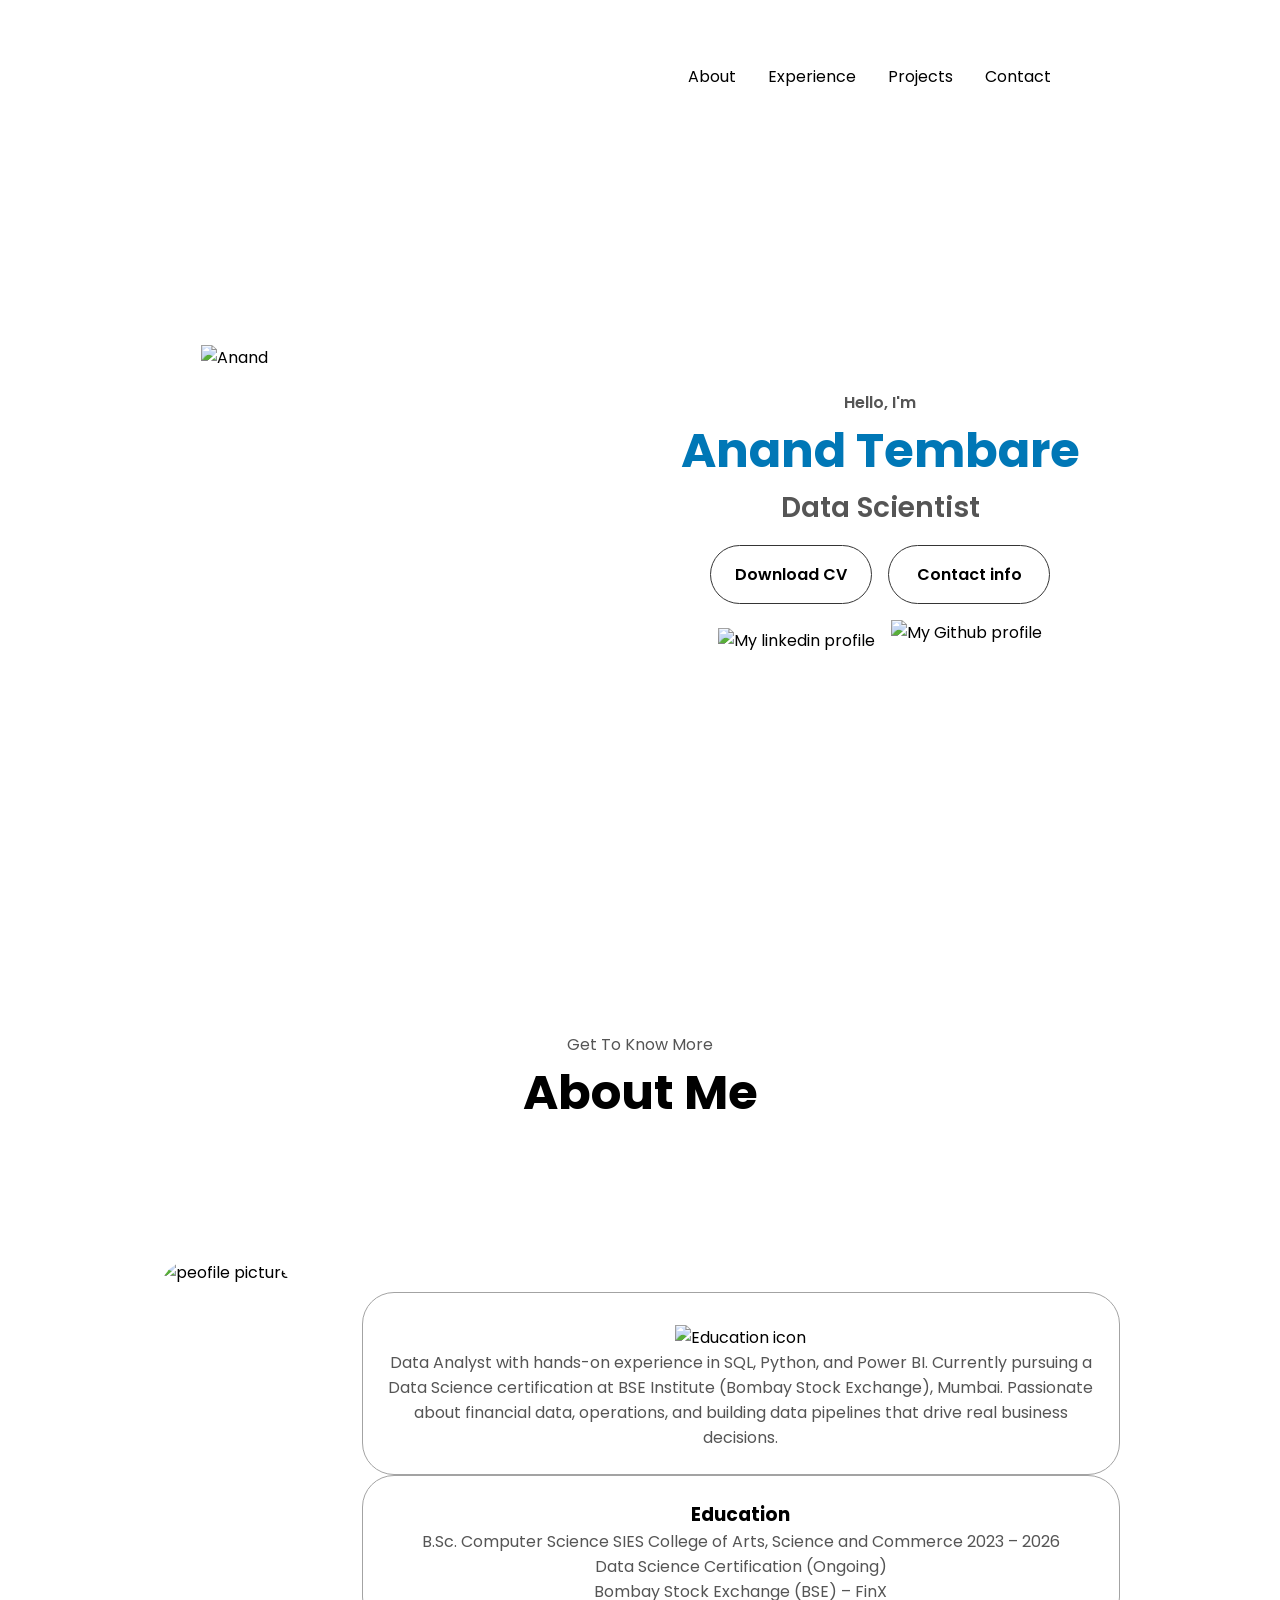
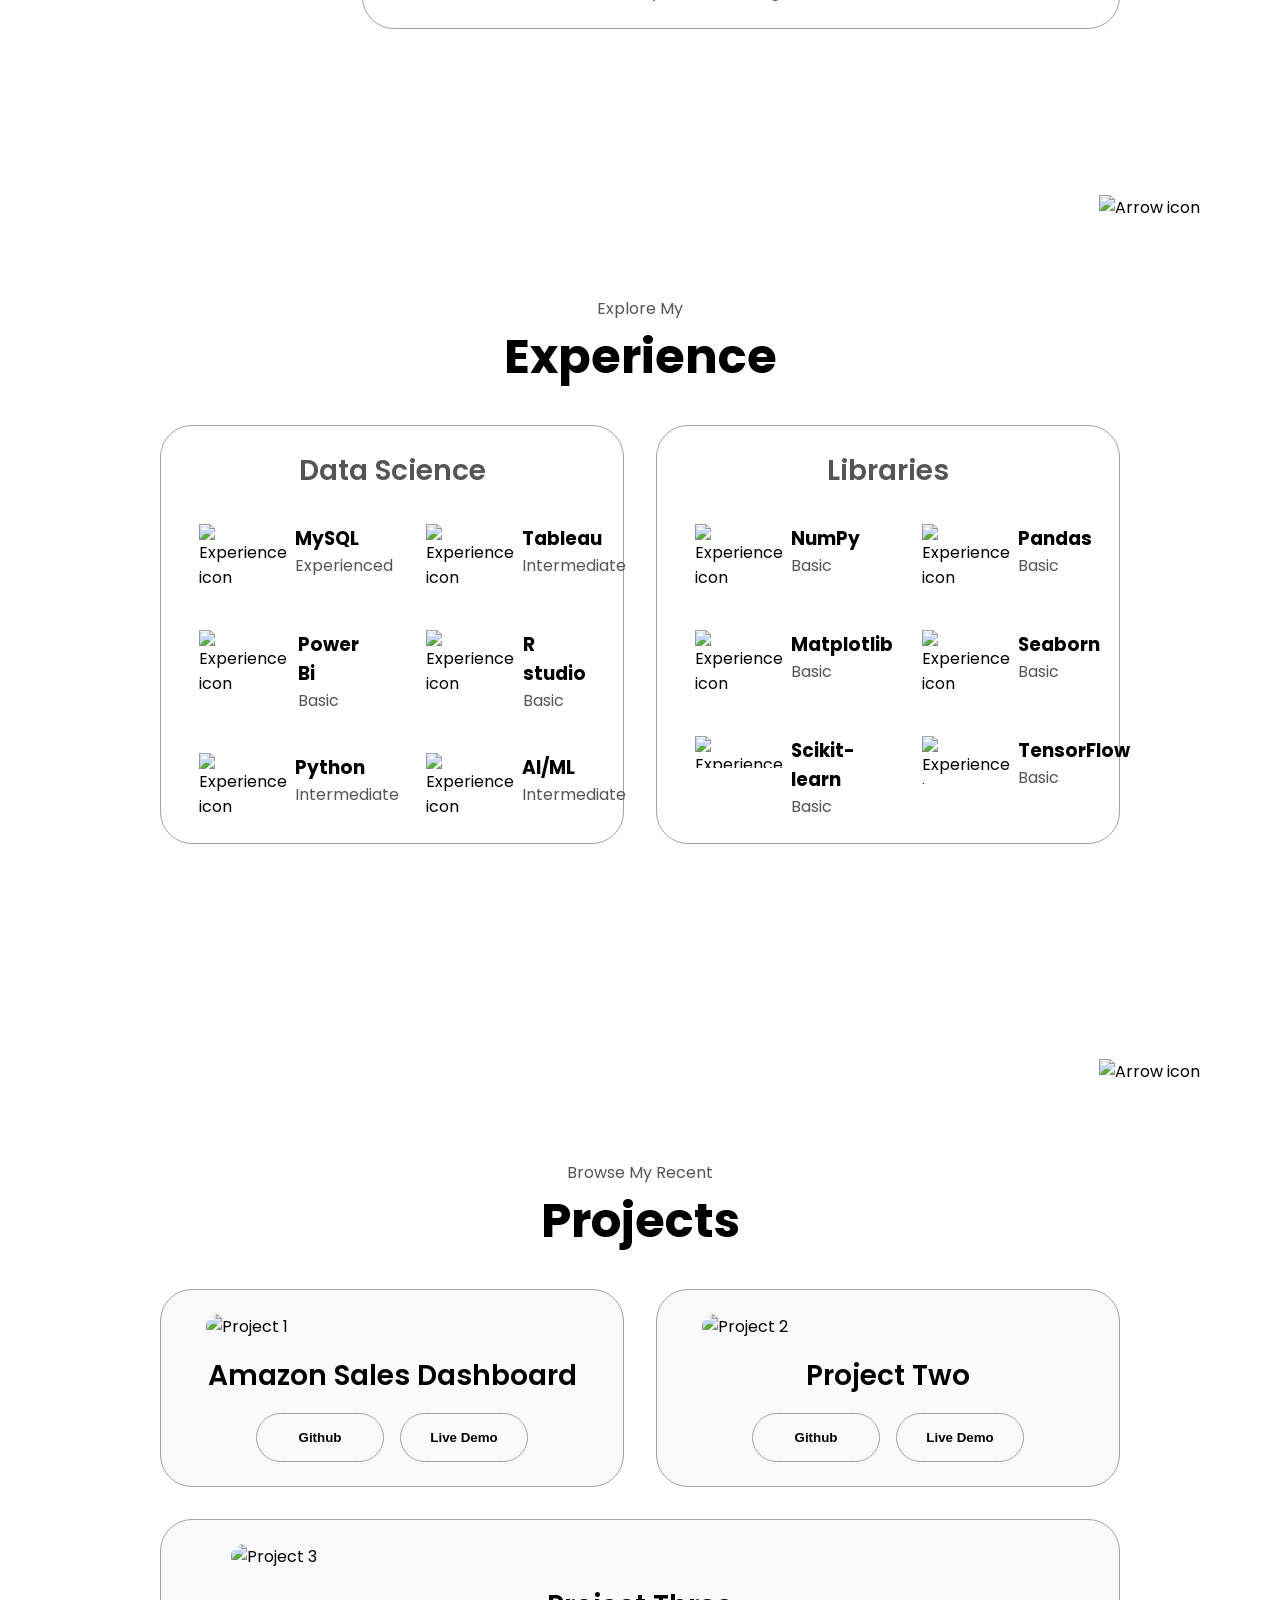
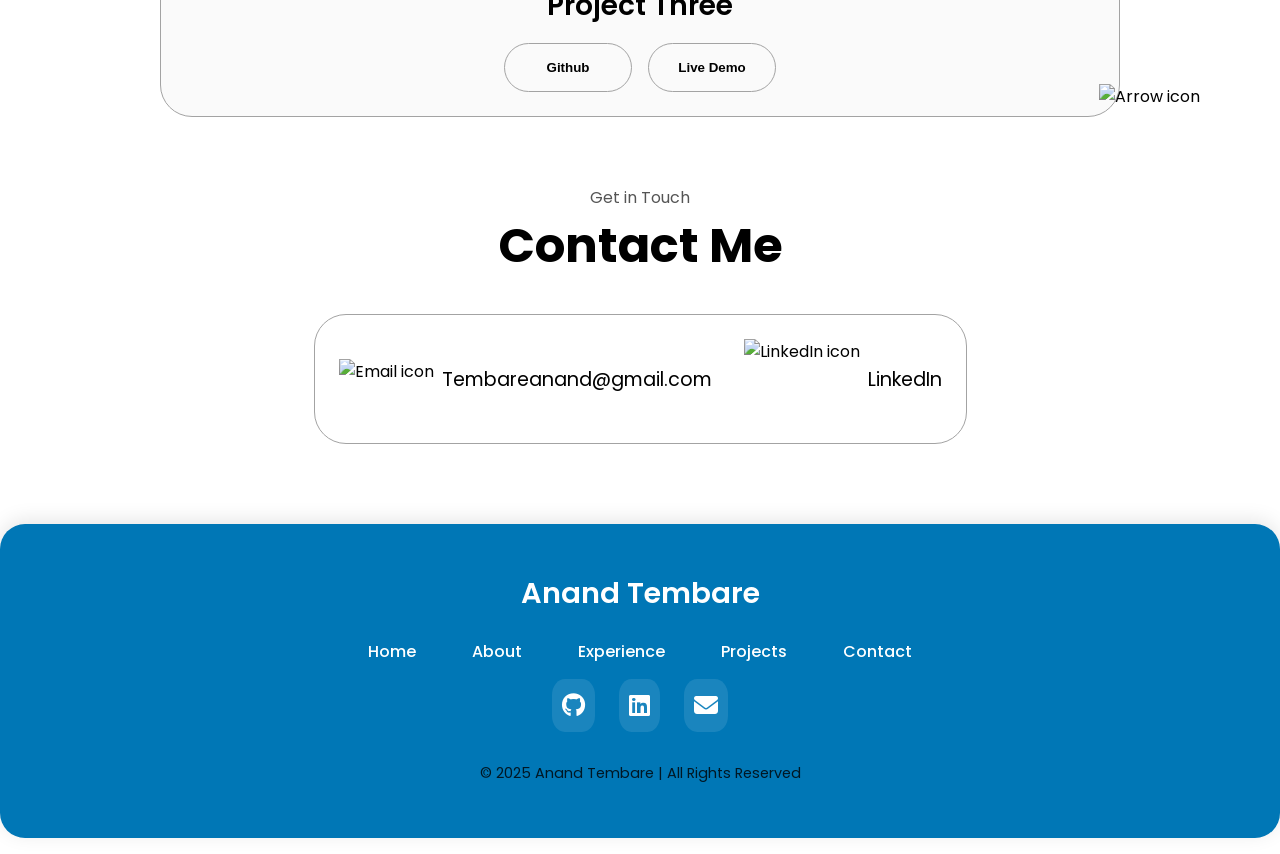
==== index.html @ f7b0d831 "Add files via upload" ====
<!DOCTYPE html>
<html lang="en"
  <head>
    <link rel="stylesheet" href="https://cdnjs.cloudflare.com/ajax/libs/font-awesome/6.4.0/css/all.min.css">

  <meta charset="UTF-8"/>
  <meta http-equiv="x-UA-Compatible" content="IE=edge" />
  <meta name="viewport" content="width=device-width, initial-scale=1.0" />
  <title>My Portfolio</title>
  <link rel="stylesheet" href="style.css" />
  <link rel="stylesheet" href="mediaqueries.css" />
  </head>
  <body>
    <nav id="deskstop-nav">
      <div class="logo"></div>
      <div>
        <ul class="nav-links">
          <li><a href="#about">About</a></li>
          <li><a href="#experience">Experience</a></li>
          <li><a href="#projects">Projects</a></li>
          <li><a href="#contact">Contact</a></li>
        </ul>
      </div>
    </nav>
      <nav id="hamburger-nav">
        <div class="logo">Anand Tembare</div>
        <div class="hamburger-menu">
        <div class="hamburger-icon" onclick="toggleMenu()">
          <span></span>
          <span></span>
          <span></span>
        </div>
        <div class="menu-links">
          <li><a href="#about" onclick="toggleMenu()">About</a></li>
          <li><a href="#experience" onclick="toggleMenu()">Experience</a></li>
          <li><a href="#projects" onclick="toggleMenu()">Projects</a></li>
          <li><a href="#contact" onclick="toggleMenu()">Contact</a></li>
        </div>
      </div>
    </nav>
    <section id="profile">
        <div class="section__pic-container">
          <img src="/Photos/profile-img.png" alt="Anand ">
        </div>
       <div class="section__text">
        <p class="section__text__p1">Hello, I'm</p>
        <h1 class="title1">Anand Tembare</h1>
        <p class="section__text__p2">Data Scientist</p>
        <div class="btn-container">
          <a 
  href="./AnandTembareResume.pdf" 
  download="Anand_Tembare_Resume.pdf" 
  class="btn btn-color-2"
>
  Download CV
</a>
          <buttom class="btn btn-color-2"onclick="location.href='./#contact'"
          #Contact'">
          Contact info
        </buttom>
        </div>
        <div id="socials-container">
          <img src="/photos/linkdin.gif" alt="My linkedin profile"
          class="icon1" onclick="location.href='https://www.linkedin.com/in/anand-tembare-44b060309/'"
          />
          <img src="/photos/github.gif" alt="My Github profile"
          class="icon2" onclick="location.href='https://github.com/AnandTembare'"
          />
        </div>
       </div>
    </section>
    <section id="about">
      <p class="section__text__p1">Get To Know More</p>
      <h1 class="title">About Me</h1>
      <div class="section-container">
        <div class="section__pic-container">
          <img src="/Photos/About-img.jpg" alt="peofile picture"
          class="about-pic"/>
        </div>
        <div class="about-details-container">
          <div class="about-container">
            <div class="details-container">
              <img src="/Photos/information.gif" alt="Education icon"
              class="icon1"/>
              <h3></h3>
              <p> Data Analyst with hands-on experience in SQL, Python, and Power BI. Currently pursuing a Data Science certification at BSE Institute (Bombay Stock Exchange), Mumbai. Passionate about financial data, operations, and building data pipelines that drive real business decisions.</p>
            </div>
            <div class="details-container">
              <!--<img src="" alt="Education icon"
              class="icon"/>-->
              <h3>Education</h3>
              <p>B.Sc. Computer Science

SIES College of Arts, Science and Commerce
2023 – 2026 <br>Data Science Certification (Ongoing)<br>  
Bombay Stock Exchange (BSE) – FinX  </p>
            </div>
          </div>
          <div class="text-container">
            <p></p>
               
          </div>
        </div>
      </div>
      <img
        src="/Photos/icons8-arrow-down-50.png"
        alt="Arrow icon"
        class="icon arrow"
        onclick="location.href='./#experience'"
      />
    </section>
    <section id="experience">
      <p class="section__text__p1">Explore My</p>
      <h1 class="title">Experience</h1>
      <div class="experience-details-container">
        <div class="about-containers">
          <div class="details-container">
            <h2 class="experience-sub-title"> Data Science</h2>
            <div class="article-container">
              <article>
                <img
                  src="/photos/icons8-my-sql-50.png"
                  alt="Experience icon"
                  class="icon"
                />
                <div>
                  <h3>MySQL</h3>
                  <p>Experienced</p>
                </div>
              </article>
              <article>
                <img
                  src="/photos/icons8-tableau-software-50.png"
                  alt="Experience icon"
                  class="icon"
                />
                <div>
                  <h3>Tableau</h3>
                  <p>Intermediate</p>
                </div>
              </article>
              <article>
                <img
                  src="/photos/icons8-power-bi-50.png"
                  alt="Experience icon"
                  class="icon"
                />
                <div>
                  <h3>Power Bi</h3>
                  <p>Basic</p>
                </div>
              </article>
              <article>
                <img
                  src="/photos/icons8-r-50.png"
                  alt="Experience icon"
                  class="icon"
                />
                <div>
                  <h3>R studio</h3>
                  <p>Basic</p>
                </div>
              </article>
              <article>
                <img
                  src="/photos/icons8-python-50.png"
                  alt="Experience icon"
                  class="icon"
                />
                <div>
                  <h3>Python</h3>
                  <p> Intermediate</p>
                </div>
              </article>
              <article>
                <img
                  src="/photos/icons8-robot-50.png"
                  alt="Experience icon"
                  class="icon"
                />
                <div>
                  <h3>AI/ML</h3>
                  <p>Intermediate</p>
                </div>
              </article>
            </div>
          </div>
          <div class="details-container">
            <h2 class="experience-sub-title">Libraries</h2>
            <div class="article-container">
              <article>
                <img
                  src="/photos/numpy"
                  alt="Experience icon"
                  class="icon"
                />
                <div>
                  <h3>NumPy</h3>
                  <p>Basic</p>
                </div>
              </article>
              <article>
                <img
                  src="/photos/pandas.png"
                  alt="Experience icon"
                  class="icon"
                />
                <div>
                  <h3>Pandas</h3>
                  <p>Basic</p>
                </div>
              </article>
              <article>
                <img
                  src="/photos/icons8-matplotlib-50.png"
                  alt="Experience icon"
                  class="icon"
                />
                <div>
                  <h3>Matplotlib</h3>
                  <p>Basic</p>
                </div>
              </article>
              <article>
                <img
                  src="/photos/sea.png"
                  alt="Experience icon"
                  class="icon"
                />
                <div>
                  <h3>Seaborn</h3>
                  <p>Basic</p>
                </div>
              </article>
              <article>
                <img
                  src="/photos/image.png"
                  alt="Experience icon"
                  class="iconS"
                />
                <div>
                  <h3>Scikit-learn</h3>
                  <p>Basic</p>
                </div>
              </article>
              <article>
                <img
                  src="/photos/icons8-tensorflow-50.png"
                  alt="Experience icon"
                  class="iconT"
                />
                <div>
                  <h3>TensorFlow</h3>
                  <p>Basic</p>
                </div>
              </article>
            </div>
          </div>
        </div>
      </div>
      <img
        src="/photos/icons8-arrow-down-50.png"
        alt="Arrow icon"
        class="icon arrow"
        onclick="location.href='./#projects'"
      />
    </section>
    <section id="projects">
      <p class="section__text__p1">Browse My Recent</p>
      <h1 class="title">Projects</h1>
      <div class="experience-details-container">
        <div class="about-containers">
          <div class="details-container color-container">
            <div class="article-container">
              <img
                src="/Photos/Amazon Sales Dashboard.png"
                alt="Project 1"
                class="project-img"
              />
            </div>
            <h2 class="experience-sub-title project-title">Amazon Sales Dashboard</h2>
            <div class="btn-container">
              <button
                class="btn btn-color-2 project-btn"
                onclick="location.href='https://github.com/AnandTembare/powerbi-dashboards/tree/main/Amazon-Dashboard'"
              >
                Github
              </button>
              <button
                class="btn btn-color-2 project-btn"
                onclick="location.href='https://github.com/'"
              >
                Live Demo
              </button>
            </div>
          </div>
          <div class="details-container color-container">
            <div class="article-container">
              <img
                src="/Photos/Screenshot 2026-05-20 180256.png"
                alt="Project 2"
                class="project-img"
              />
            </div>
            <h2 class="experience-sub-title project-title">Project Two</h2>
            <div class="btn-container">
              <button
                class="btn btn-color-2 project-btn"
                onclick="location.href='https://github.com/AnandTembare/'"
              >
                Github
              </button>
              <button
                class="btn btn-color-2 project-btn"
                onclick="location.href='https://anand-finance-ai.streamlit.app/'"
              >
                Live Demo
              </button>
            </div>
          </div>
          <div class="details-container color-container">
            <div class="article-container">
              <img
                src="/Photos/Screenshot 2026-05-21 170110.png"
                alt="Project 3"
                class="project-img"
              />
            </div>
            <h2 class="experience-sub-title project-title">Project Three</h2>
            <div class="btn-container">
              <button
                class="btn btn-color-2 project-btn"
                onclick="location.href='https://stock-ai-anand.streamlit.app/'"
              >
                Github
              </button>
              <button
                class="btn btn-color-2 project-btn"
                onclick="location.href='https://stock-ai-anand.streamlit.app/'"
              >
                Live Demo
              </button>
            </div>
          </div>
        </div>
      </div>
      <img
        src="/photos/icons8-arrow-down-50.png"
        alt="Arrow icon"
        class="icon arrow"
        onclick="location.href='./#contact'"
      />
    </section>
    <section id="contact">
      <p class="section__text__p1">Get in Touch</p>
      <h1 class="title">Contact Me</h1>
      <div class="contact-info-upper-container">
        <div class="contact-info-container">
          <img
            src="/photos/icons8-gmail-50.png"
            alt="Email icon"
            class="icon contact-icon email-icon"
          />
          <p><a href="mailto:tembareanand@gmail.com">Tembareanand@gmail.com</a></p>
        </div>
        <div class="contact-info-container">
          <img
            src="/photos/linkdin.gif"
            alt="LinkedIn icon"
            class="iconL"
          />
          <p><a href="https://www.linkedin.com/in/anand-tembare-44b060309/">LinkedIn</a></p>
        </div>
      </div>
    </section>
    <script src="script.js"></script>
  </body>
</html>
          </div>
        </div>
      </div>
    </section>
    <script src="script.js"></script>
    <footer>
  <div class="footer-container">
    <h3 class="footer-logo">Anand Tembare</h3>
    
    <ul class="footer-links">
      <li><a href="#profile">Home</a></li>
      <li><a href="#about">About</a></li>
      <li><a href="#experience">Experience</a></li>
      <li><a href="#projects">Projects</a></li>
      <li><a href="#contact">Contact</a></li>
    </ul>

    <div class="footer-socials">
      <a href="https://github.com/AnandTembare" target="_blank"><i class="fab fa-github"></i></a>
      <a href="https://www.linkedin.com/in/anand-tembare-44b060309/" target="_blank"><i class="fab fa-linkedin"></i></a>
      <a href="mailto:tembareanand@gmail.com"><i class="fas fa-envelope"></i></a>
    </div>
    
    <p class="footer-copy">© 2025 Anand Tembare | All Rights Reserved</p>
  </div>
</footer>


  </body>
 </html>
---- style.css ----
/* GENERAL */

@import url('https://fonts.googleapis.com/css2?family=Poppins:wght@300;400;500;600&display=swap');

* {
  margin: 0;
  padding: 0;
}

body {
    font-family: "Poppins", sans-serif;
}

html{
    scroll-behavior: smooth;
}

p {
    color: rgb(85, 85, 85);
}

/* TRANSITION */

a,
.btn{
    transition: all 300ms ease;
}

/* DESKTOP NAV */

nav,
.nav-links{
    display: flex;
}

nav{
    justify-content: space-around;
    align-items: center;
    height: 17vh;
}

.nav-links {
    gap: 2rem;
    list-style: none;
    font: size 1.5em;
}

a{
    color: black;
    text-decoration: none;
    text-decoration-color: white;
}

a:hover{
    color: #0077b6;
    text-decoration: underline;
    text-underline-offset: 1rem;
    text-decoration-color: rgb(181,181,181);

}

.logo{
    font-size: 2rem;
    
}

.logo:hover{
    cursor: default;
}
/* HAMBURGER MENU */

#hamburger-nav{
    display: none;
}

.hamburger-menu{
    position: relative;
    display: inline-block;
}

.hamburger-icon{
    display: flex;
    flex-direction: column;
    justify-content: space-between;
    height: 24px;
    width: 30px;
    cursor: pointer;
}

.hamburger-icon span{
    width: 100%;
    height: 2px;
    background-color: black;
    transition: all 0.3 ease-in-out;
}

.menu-links {
    position: absolute;
    top:100%;
    right: 0;
    background-color: white;
    width:fit-content;
    max-height: 0;
    overflow: hidden;
    transition: all 0.3 ease-in-out;;
}

.menu-links a {
    display: block;
    padding: 10px;
    text-align: center;
    font-size: 1.5rem;
    color: black;
    text-decoration: none;
    transition: all 0.3 ease-in-out;
}

.menu-links li {
    list-style:none;
}

.menu-links.open {
    max-height: 300px;
}

.hamburger-icon.open span:first-child{
    transform: rotate(45deg)mtranslate(10px,5px);
}

.hamburger-icon.open span:nth-child(2){
   opacity: 0;
}

.hamburger-icon.open span:first-child{
    transform: rotate(-45deg)mtranslate(10px,-5px);
}

.hamburger-icon span:first-child{
    transform: none;
}

.hamburger-icon span:first-child{
    opacity: 1;
}

.hamburger-icon span:first-child{
    transform: none;
}

/* SWCTIONS */

section{
    padding-top: 4vh;
    height: 96vh;
    margin: 0 10rem;
    box-sizing: border-box;
    min-height: fit-content;
}

.section-container{
    display: flex;
}

/* PROFILE SECTION */

#profile{
    display: flex;
    justify-content: center;
    gap: 5rem;
    height: 80vh;
}

.section__pic-container{
    display: flex;
    height: 400px;
    width: 400px;
    margin: auto 0;
}

.section__text{
    align-self: center;
    text-align: center;
}

.section__text p{
    font-weight: 600;
}

.section__text__p1{
    text-align: center;
}

.section__text__p2{
    font-size: 1.75rem;
    margin-bottom: 1rem;
}

.title{
    font-size: 3rem;
    text-align: center;
}

.title1{
    font-size: 3rem;
    text-align: center;
    color: #0077b6;
}


#socials-container{
    display: flex;
    justify-content: center;
    margin-top: 1rem;
    gap: 1rem;
}

/* ICONS */

.icon1 {
    cursor: pointer;
    height: 4rem;
    padding-top: 8px;
}
.icon2 {
    cursor: pointer;
    height: 5rem;
}

.iconS{
  height: 2rem;

}

.iconT{
  height: 3rem;
}

.iconL{
  height: 5rem;
}

.icon88{
  height: 3rem;
}
/* BUTTONS */

.btn-container {
    display:flex;
    justify-content:center;
    gap: 1rem;
}

.btn {
    font-weight: 600;
    transition: all 300ms ease;
    padding: 1rem;
    width: 8rem;
    border-radius: 2rem;
}

.btn-color-1,
.btn-color-2 {
    border: rgb(53, 53, 53) 0.1rem solid;
}

.btn-color-1:hover,
.btn-color-2:hover {
   cursor: pointer;
}

.btn-color-1,
.btn-color-2:hover {
   background-color: #4b4b4b;
   color:white;
}

.btn-color-1:hover{
   background-color: rgb(0, 0, 0);
}

.btn-color-2 {
   background:none;
}

.btn-color-2:hover {
    border: rgb(225, 225, 225) 0.1rem solid;
}

.bnt-container {
    gap: 1rem;
}

/* ABOUT SECTION */

#about {
  position: relative;
}

.about-containers {
  gap: 2rem;
  margin-bottom: 2rem;
  margin-top: 2rem;
}

.about-details-container {
  justify-content: center;
  flex-direction: column;
}

.about-containers,
.about-details-container {
  display: flex;
}

.about-pic {
  border-radius: 2rem;
}

.arrow {
  position: absolute;
  right: -5rem;
  bottom: 2.5rem;
}

.details-container {
  padding: 1.5rem;
  flex: 1;
  background: white;
  border-radius: 2rem;
  border: rgb(53, 53, 53) 0.1rem solid;
  border-color: rgb(163, 163, 163);
  text-align: center;
}

.section-container {
  gap: 4rem;
  height: 80%;
}

.section__pic-container {
  height: 400px;
  width: 400px;
  margin: auto 0;
}

/* EXPERIENCE SECTION */

#experience {
  position: relative;
}

.experience-sub-title {
  color: rgb(85, 85, 85);
  font-weight: 600;
  font-size: 1.75rem;
  margin-bottom: 2rem;
}

.experience-details-container {
  display: flex;
  justify-content: center;
  flex-direction: column;
}

.article-container {
  display: flex;
  text-align: initial;
  flex-wrap: wrap;
  flex-direction: row;
  gap: 2.5rem;
  justify-content: space-around;
}

article {
  display: flex;
  width: 10rem;
  justify-content: space-around;
  gap: 0.5rem;
}

article .icon {
  cursor: default;
}

/* PROJECTS SECTION */

#projects {
  position: relative;
}

.color-container {
  border-color: rgb(163, 163, 163);
  background: rgb(250, 250, 250);
}

.project-img {
  border-radius: 2rem;
  width: 90%;
  height: 90%;
}

.project-title {
  margin: 1rem;
  color: black;
}

.project-btn {
  color: black;
  border-color: rgb(163, 163, 163);
}

/* CONTACT */

#contact {
  display: flex;
  justify-content: center;
  flex-direction: column;
  height: 70vh;
}

.contact-info-upper-container {
  display: flex;
  justify-content: center;
  border-radius: 2rem;
  border: rgb(53, 53, 53) 0.1rem solid;
  border-color: rgb(163, 163, 163);
  background: (250, 250, 250);
  margin: 2rem auto;
  padding: 0.5rem;
}

.contact-info-container {
  display: flex;
  align-items: center;
  justify-content: center;
  gap: 0.5rem;
  margin: 1rem;
}

.contact-info-container p {
  font-size: larger;
}

.contact-icon {
  cursor: default;
}

.email-icon {
  height: 2.5rem;
}

/* FOOTER SECTION */

footer {
  height: 26vh;
  margin: 0 1rem;
}

footer p {
  text-align: center;
}

footer {
  background: #0077b6;
  color: #fff;
  padding: 3rem 10% 2rem;
  border-radius: 25px; /* round all edges */
  box-shadow: 0 -4px 20px rgba(0, 0, 0, 0.1); /* soft shadow above */
  margin: 3rem auto 1rem auto;
  max-width: 1200px; /* keep footer like a card */
}


.footer-container {
  display: flex;
  flex-direction: column;
  align-items: center;
  gap: 1.5rem;
}

.footer-logo {
  font-size: 1.8rem;
  font-weight: 600;
}

.footer-links {
  list-style: none;
  display: flex;
  gap: 2rem;
  flex-wrap: wrap;
}

.footer-links a {
  color: #fff;
  transition: 0.3s;
  font-weight: 500;
  padding: 6px 12px;
  border-radius: 20px;
}

.footer-links a:hover {
  background: #fff;
  color: #0077b6;
}

.footer-socials a {
  color: #fff;
  font-size: 1.5rem;
  margin: 10px;
  transition: 0.3s;
  background: rgba(255, 255, 255, 0.1);
  padding: 10px;
  border-radius: 30%;
}

.footer-socials a:hover {
  background: #fff;
  color: #0077b6;
}

.footer-copy {
  font-size: 0.9rem;
  margin-top: 1rem;
  opacity: 0.8;
  color: black;
}
---- mediaqueries.css ----
@media screen and (max-width: 1400px) {
  #profile {
    height: 83vh;
    margin-bottom: 6rem;
  }
  .about-containers {
    flex-wrap: wrap;
  }
  #contact,
  #projects {
    height: fit-content;
  }
}

@media screen and (max-width: 1200px) {
  #desktop-nav {
    display: none;
  }
  #hamburger-nav {
    display: flex;
  }
  #experience,
  .experience-details-container {
    margin-top: 2rem;
  }
  #profile,
  .section-container {
    display: block;
  }
  .arrow {
    display: none;
  }
  section,
  .section-container {
    height: fit-content;
  }
  section {
    margin: 0 5%;
  }
  .section__pic-container {
    width: 275px;
    height: 275px;
    margin: 0 auto 2rem;
  }
  .about-containers {
    margin-top: 0;
  }
}

@media screen and (max-width: 600px) {
  #contact,
  footer {
    height: 40vh;
  }
  #profile {
    height: 83vh;
    margin-bottom: 0;
  }
  article {
    font-size: 1rem;
  }
  footer nav {
    height: fit-content;
    margin-bottom: 2rem;
  }
  .about-containers,
  .contact-info-upper-container,
  .btn-container {
    flex-wrap: wrap;
  }
  .contact-info-container {
    margin: 0;
  }
  .contact-info-container p,
  .nav-links li a {
    font-size: 1rem;
  }
  .experience-sub-title {
    font-size: 1.25rem;
  }
  .logo {
    font-size: 1.5rem;
  }
  .nav-links {
    flex-direction: column;
    gap: 0.5rem;
    text-align: center;
  }
  .section__pic-container {
    width: auto;
    height: 46vw;
    justify-content: center;
  }
  .section__text__p2 {
    font-size: 1.25rem;
  }
  .title {
    font-size: 2rem;
  }
  .text-container {
    text-align: justify;
  }
}
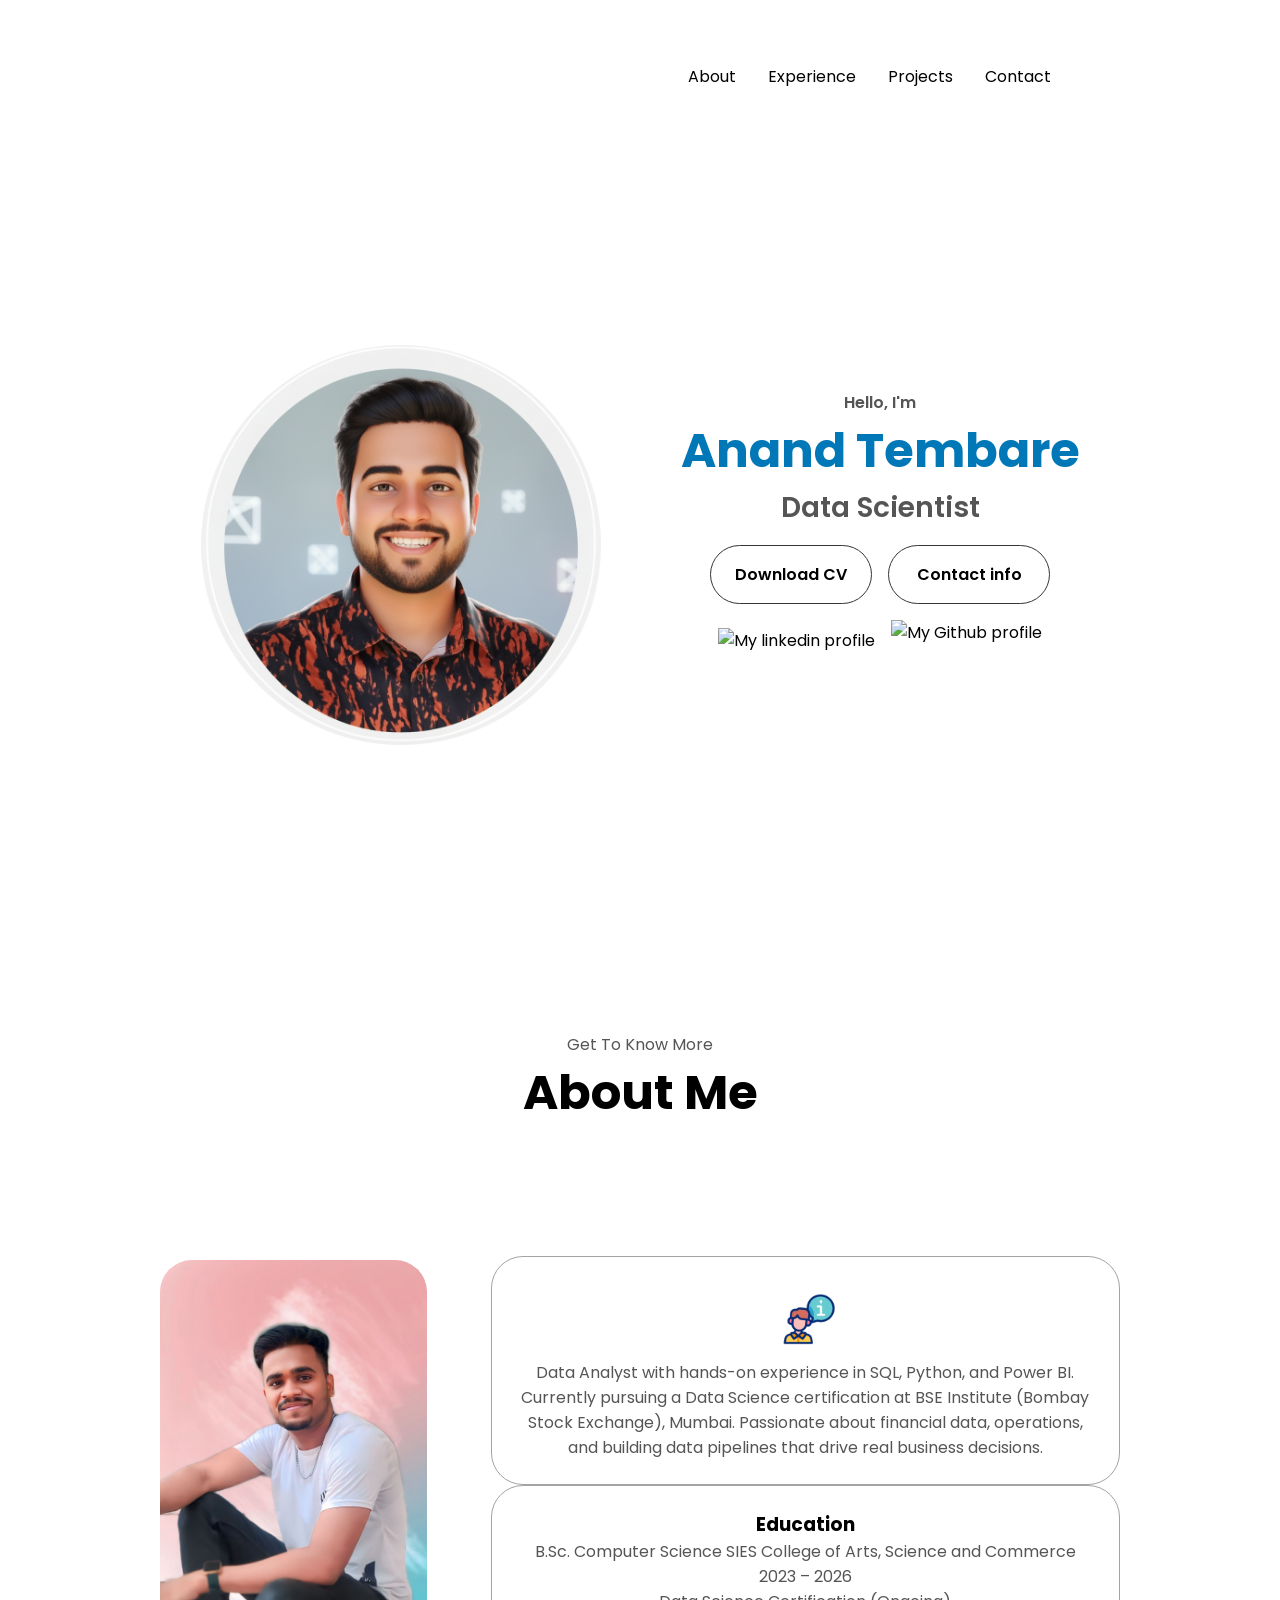
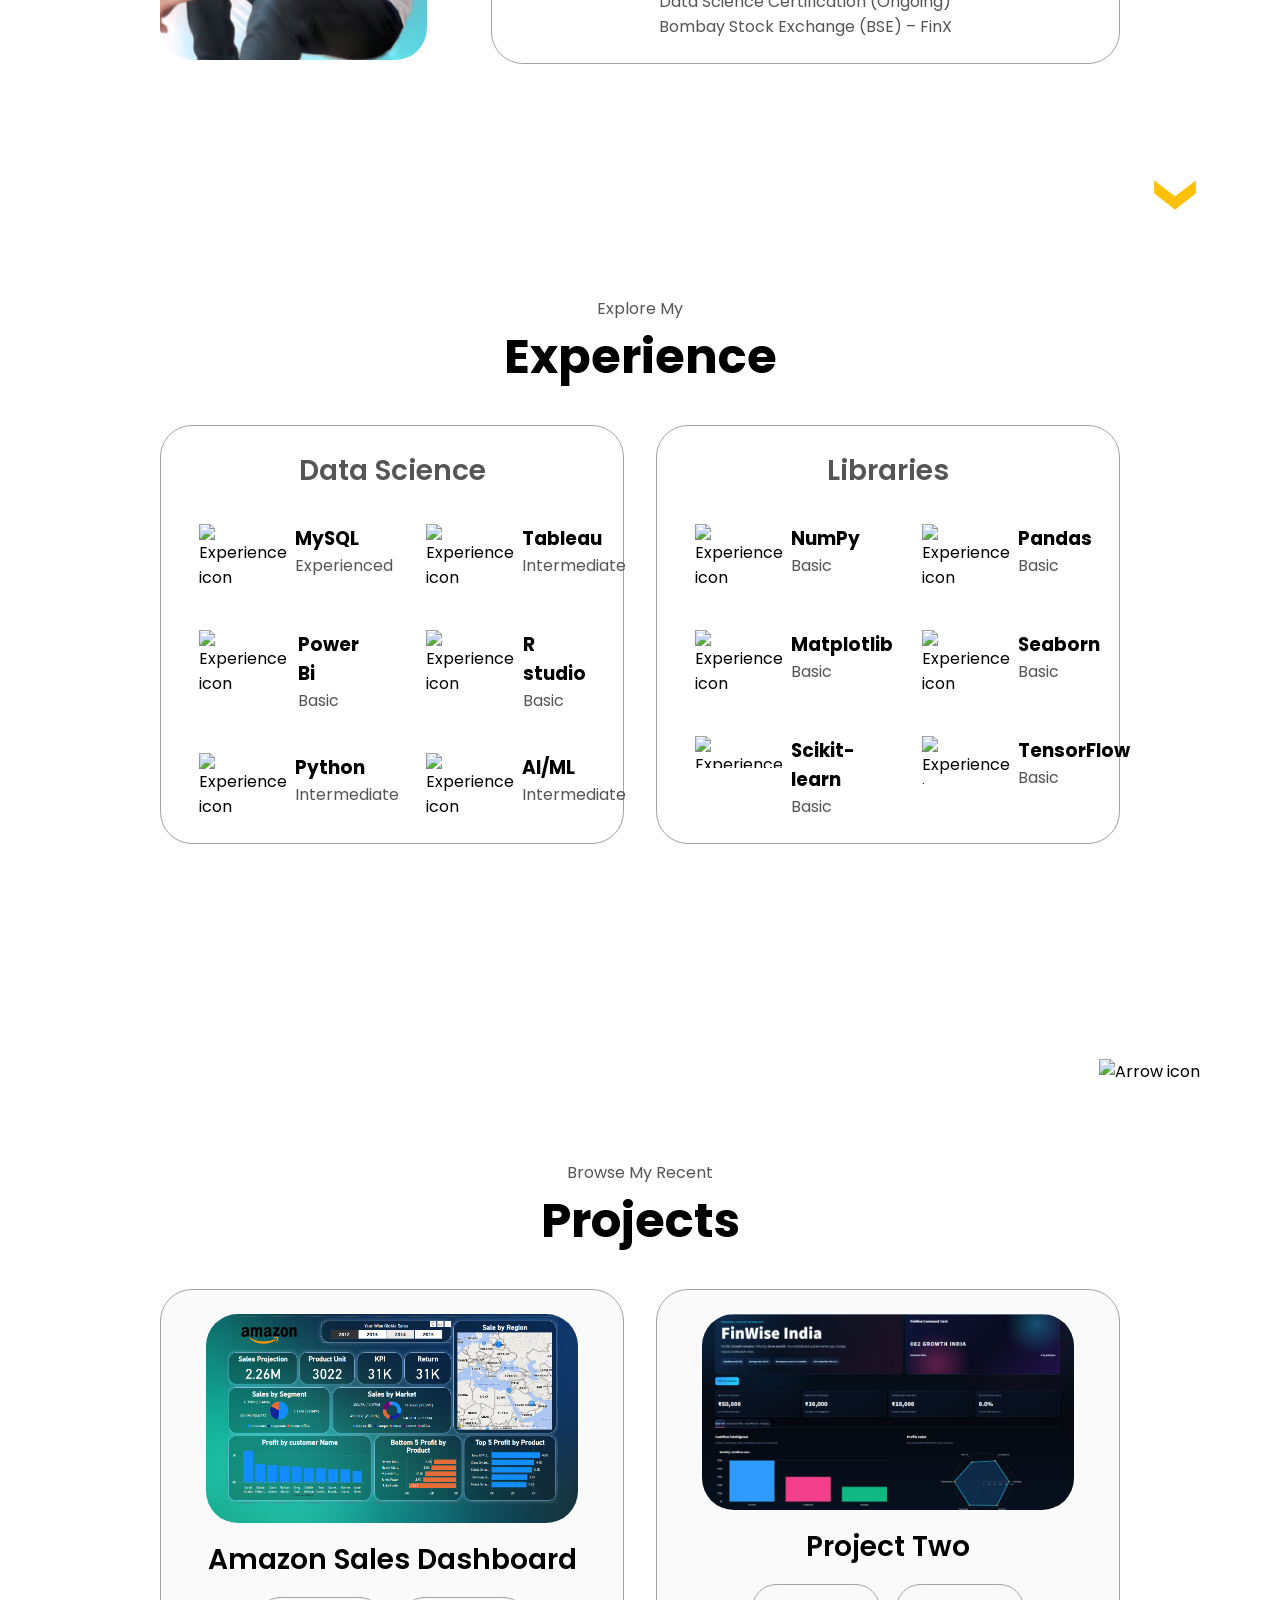
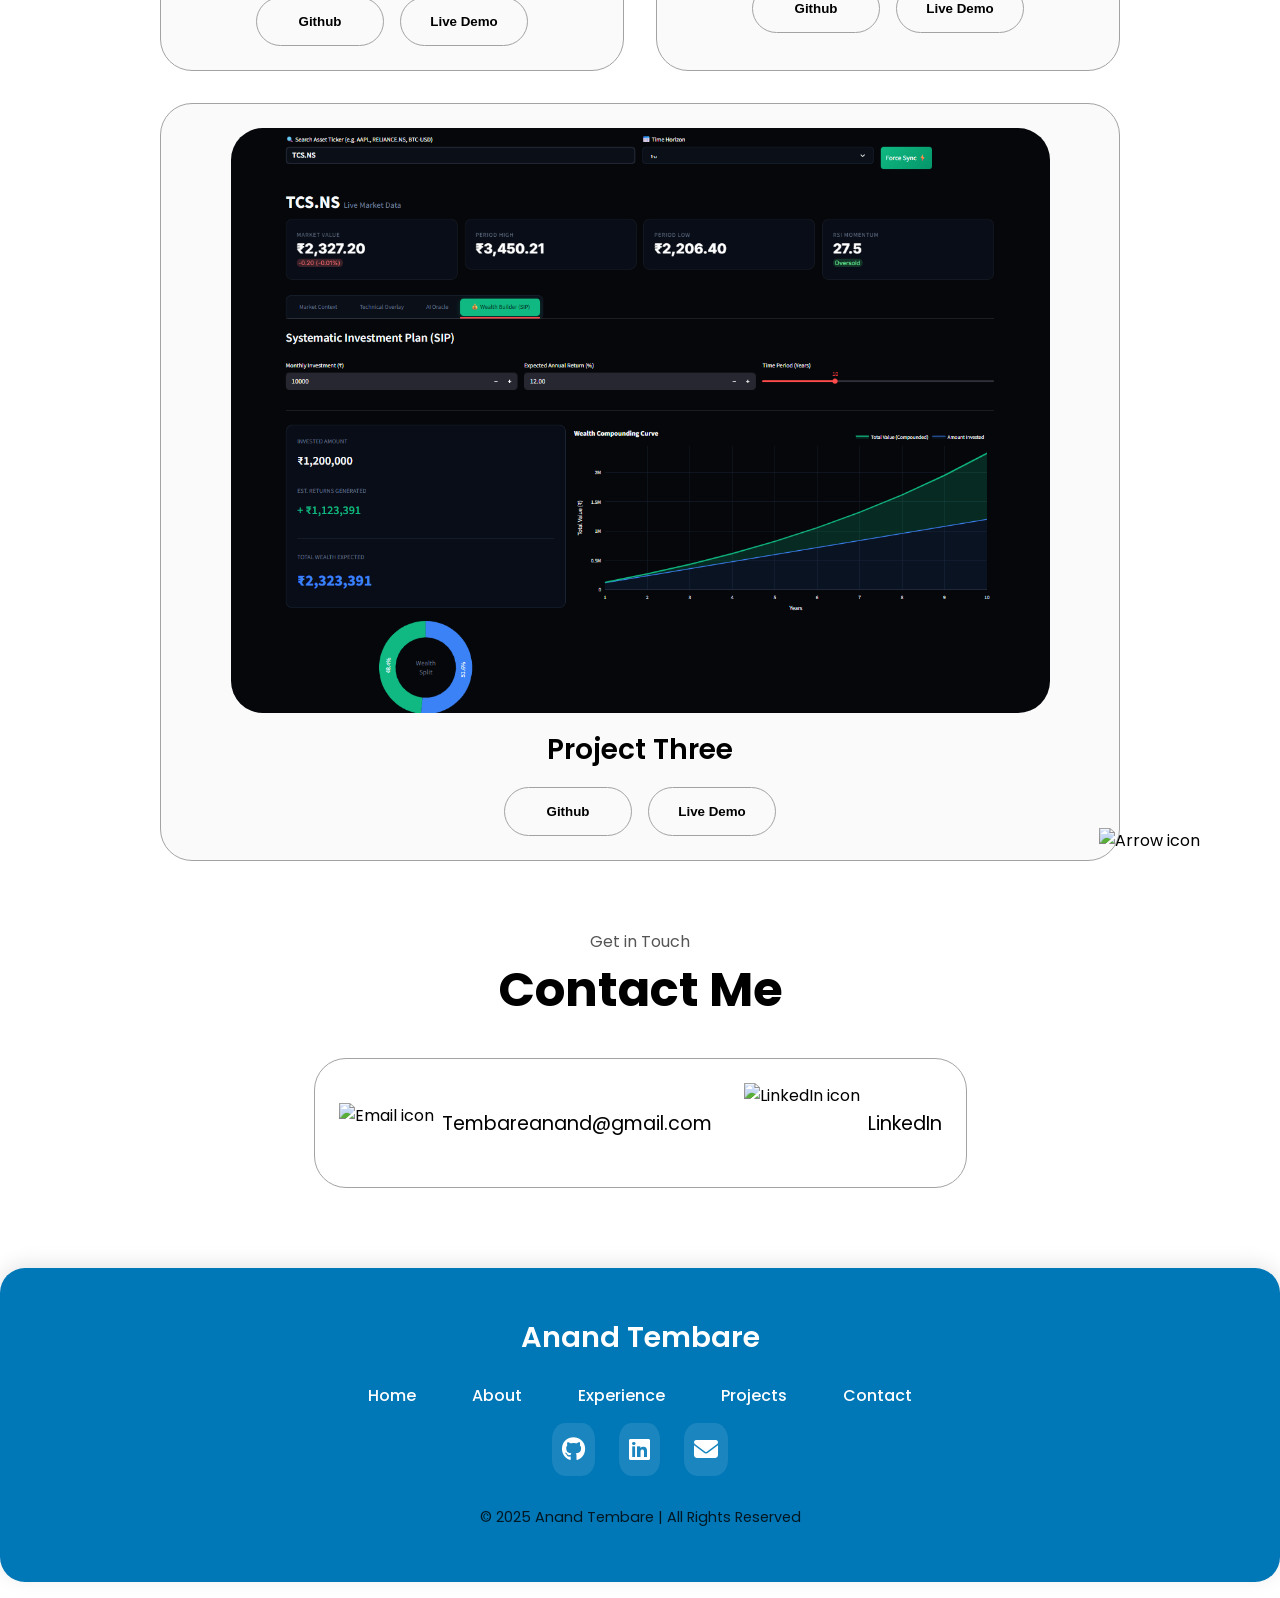
==== commit ae194aca: "Update index.html" ====
--- a/index.html
+++ b/index.html
@@ -40,7 +40,7 @@
     </nav>
     <section id="profile">
         <div class="section__pic-container">
-          <img src="/Photos/profile-img.png" alt="Anand ">
+         <img src="./Photos/profile-img.png">
         </div>
        <div class="section__text">
         <p class="section__text__p1">Hello, I'm</p>
@@ -407,4 +407,4 @@
   </body>
  </html>  
   
- + 
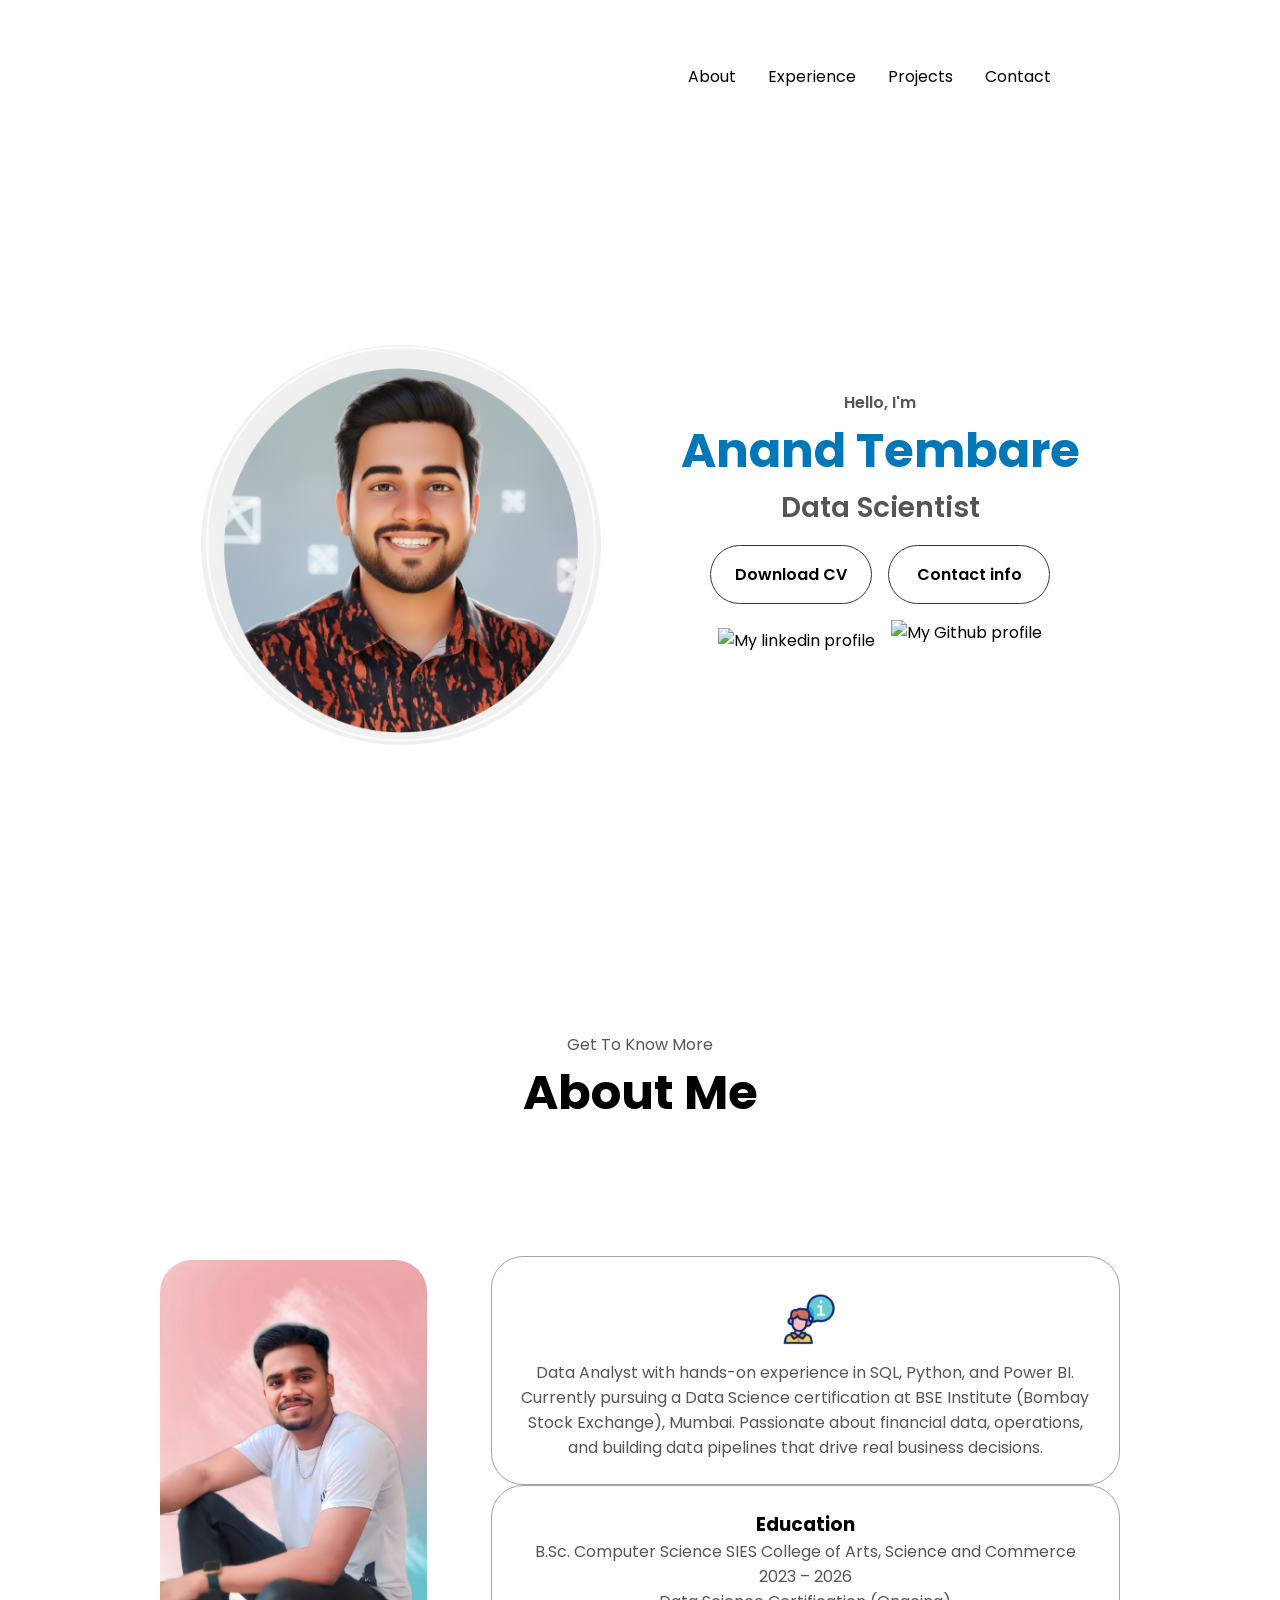
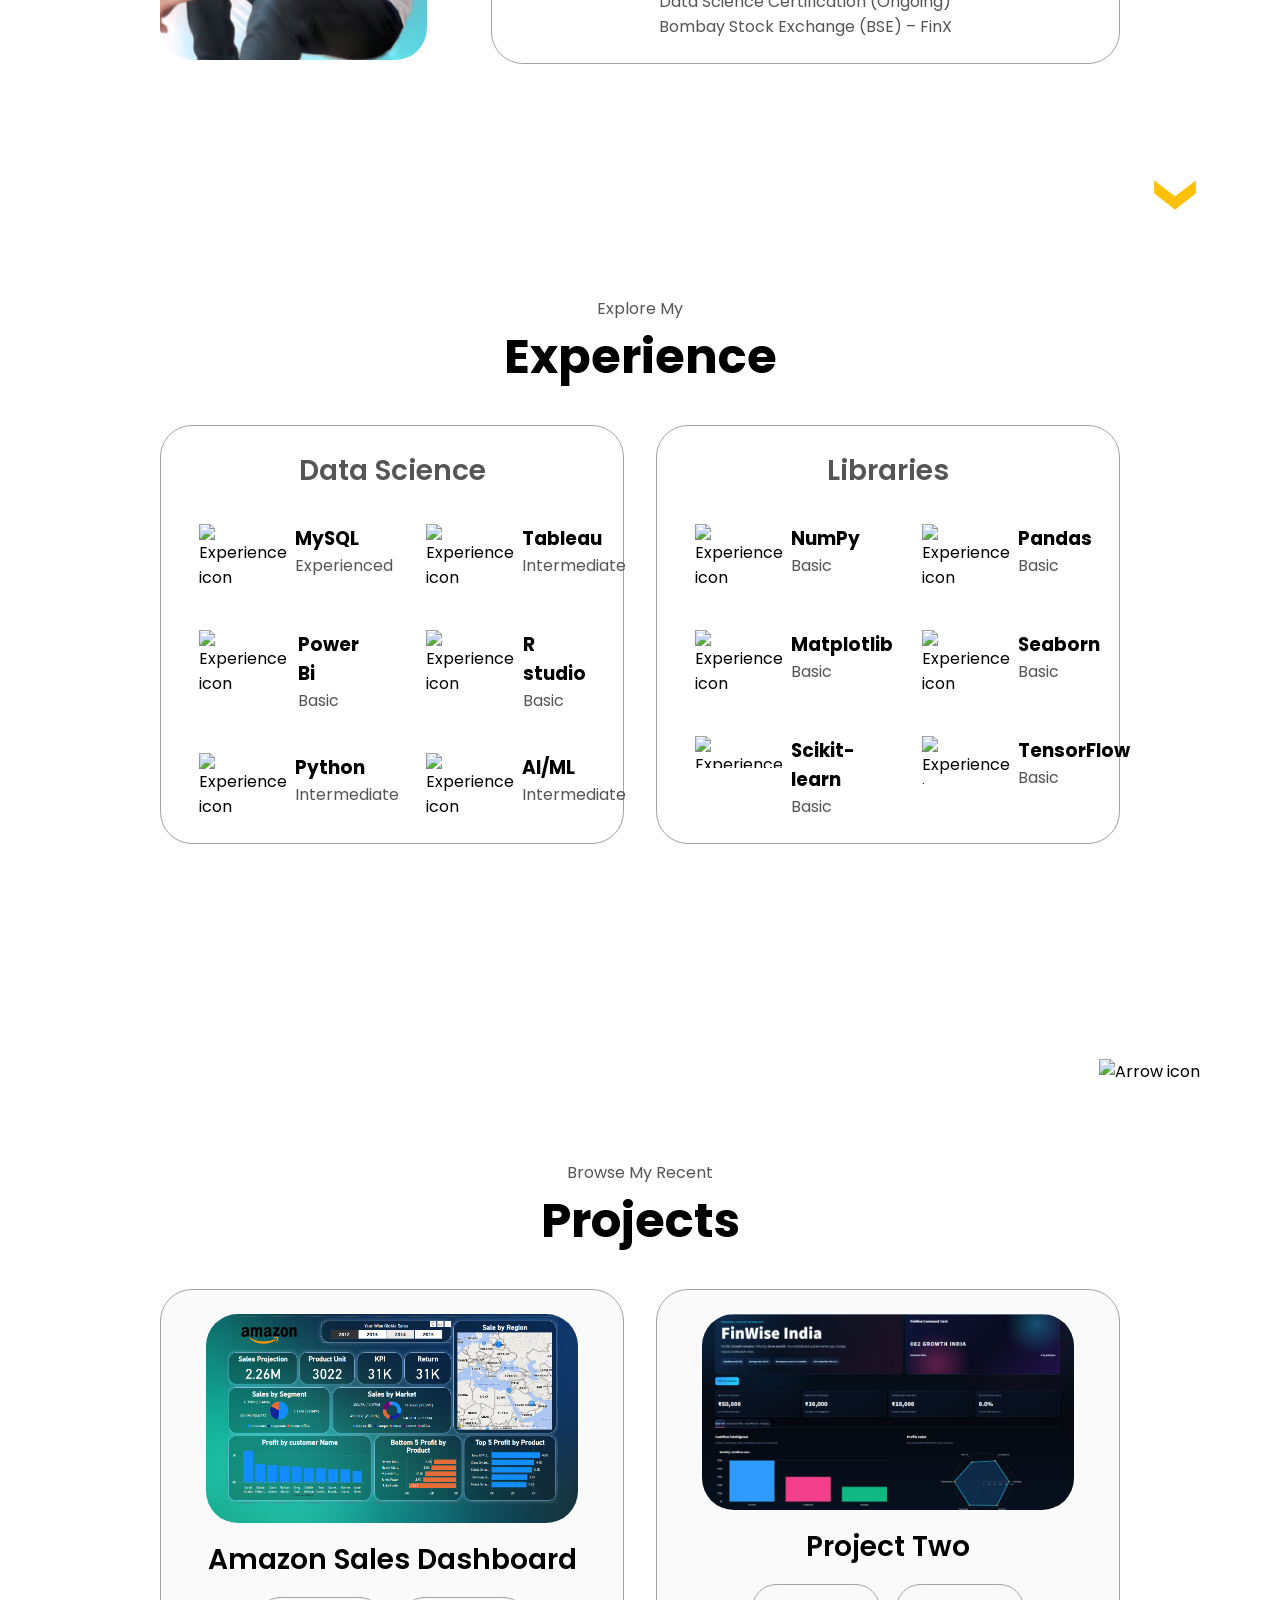
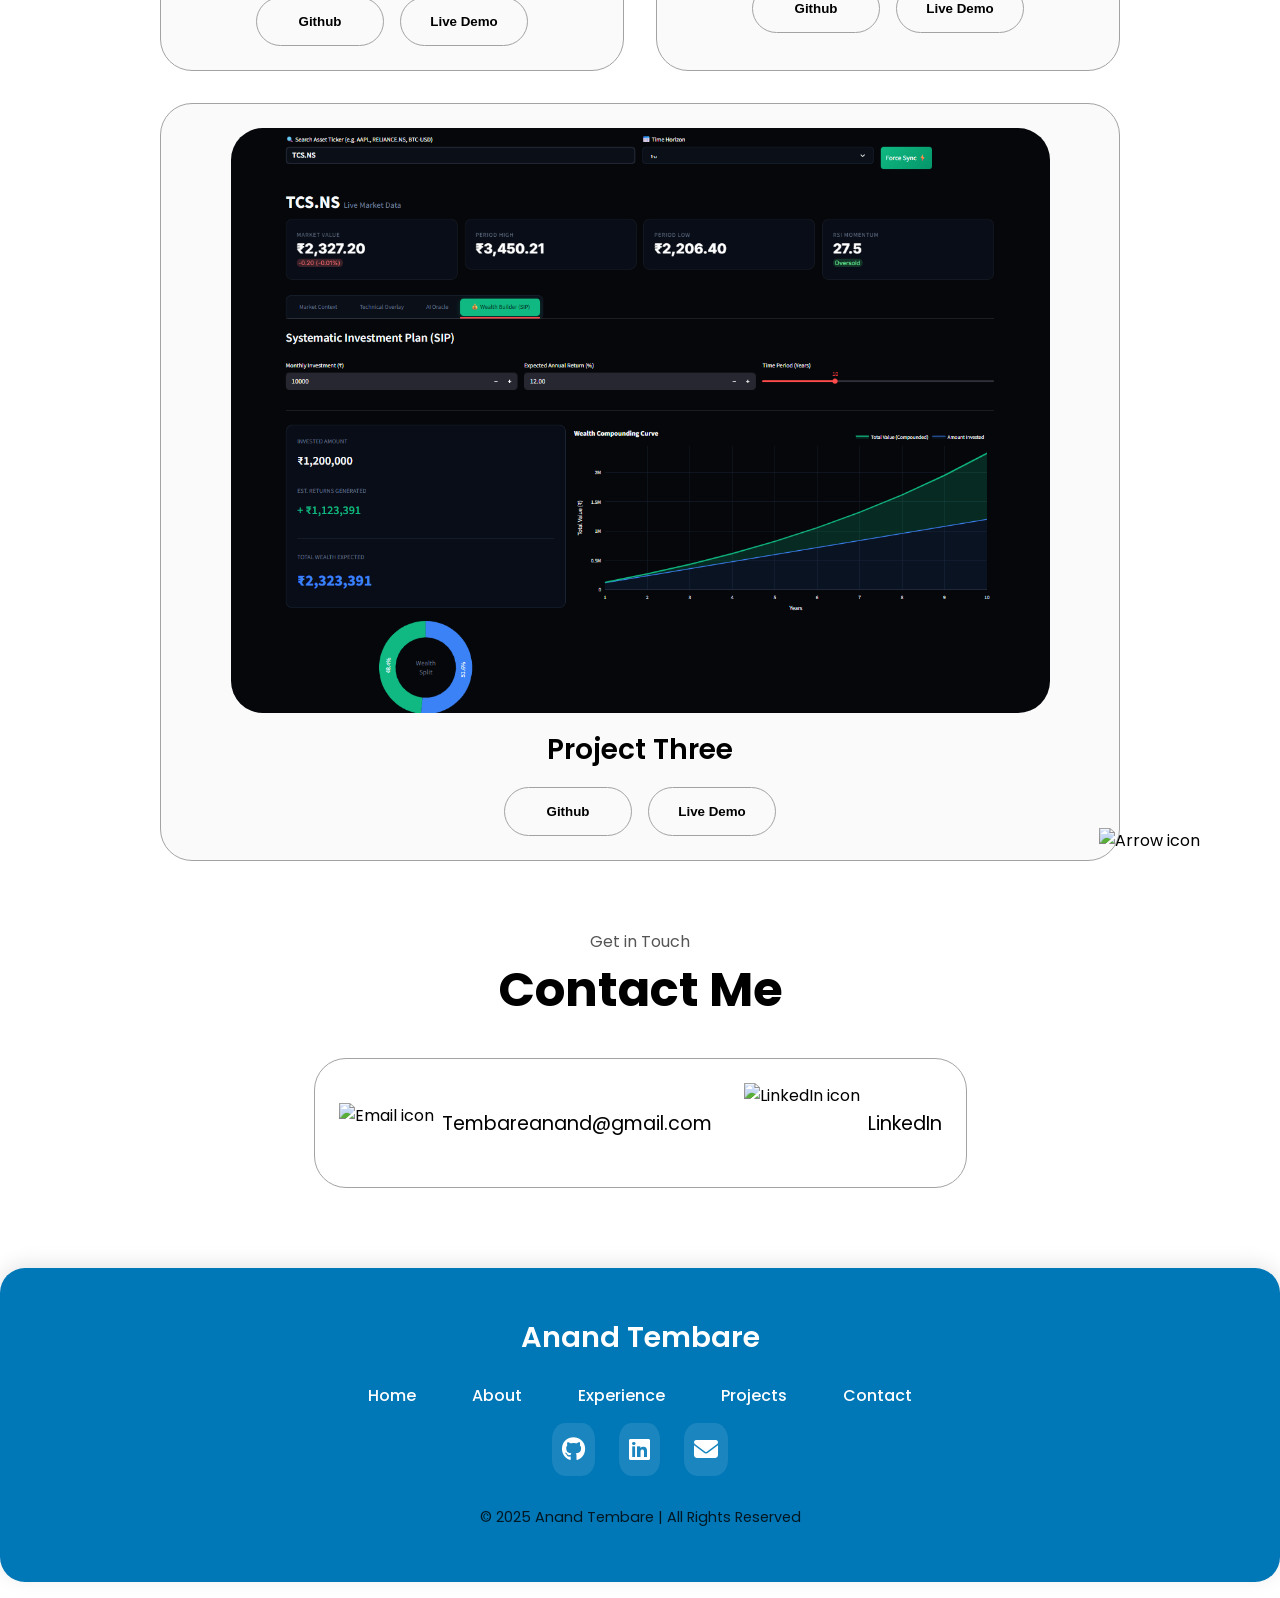
==== commit e65bc41c: "Update index.html" ====
--- a/index.html
+++ b/index.html
@@ -60,10 +60,10 @@
         </buttom>
         </div>
         <div id="socials-container">
-          <img src="/photos/linkdin.gif" alt="My linkedin profile"
+          <img src="./photos/linkdin.gif" alt="My linkedin profile"
           class="icon1" onclick="location.href='https://www.linkedin.com/in/anand-tembare-44b060309/'"
           />
-          <img src="/photos/github.gif" alt="My Github profile"
+          <img src="./photos/github.gif" alt="My Github profile"
           class="icon2" onclick="location.href='https://github.com/AnandTembare'"
           />
         </div>
@@ -74,13 +74,13 @@
       <h1 class="title">About Me</h1>
       <div class="section-container">
         <div class="section__pic-container">
-          <img src="/Photos/About-img.jpg" alt="peofile picture"
+          <img src="./Photos/About-img.jpg" alt="peofile picture"
           class="about-pic"/>
         </div>
         <div class="about-details-container">
           <div class="about-container">
             <div class="details-container">
-              <img src="/Photos/information.gif" alt="Education icon"
+              <img src="./Photos/information.gif" alt="Education icon"
               class="icon1"/>
               <h3></h3>
               <p> Data Analyst with hands-on experience in SQL, Python, and Power BI. Currently pursuing a Data Science certification at BSE Institute (Bombay Stock Exchange), Mumbai. Passionate about financial data, operations, and building data pipelines that drive real business decisions.</p>
@@ -103,7 +103,7 @@
         </div>
       </div>
       <img
-        src="/Photos/icons8-arrow-down-50.png"
+        src="./Photos/icons8-arrow-down-50.png"
         alt="Arrow icon"
         class="icon arrow"
         onclick="location.href='./#experience'"
@@ -119,7 +119,7 @@
             <div class="article-container">
               <article>
                 <img
-                  src="/photos/icons8-my-sql-50.png"
+                  src="./photos/icons8-my-sql-50.png"
                   alt="Experience icon"
                   class="icon"
                 />
@@ -130,7 +130,7 @@
               </article>
               <article>
                 <img
-                  src="/photos/icons8-tableau-software-50.png"
+                  src="./photos/icons8-tableau-software-50.png"
                   alt="Experience icon"
                   class="icon"
                 />
@@ -141,7 +141,7 @@
               </article>
               <article>
                 <img
-                  src="/photos/icons8-power-bi-50.png"
+                  src="./photos/icons8-power-bi-50.png"
                   alt="Experience icon"
                   class="icon"
                 />
@@ -152,7 +152,7 @@
               </article>
               <article>
                 <img
-                  src="/photos/icons8-r-50.png"
+                  src="./photos/icons8-r-50.png"
                   alt="Experience icon"
                   class="icon"
                 />
@@ -163,7 +163,7 @@
               </article>
               <article>
                 <img
-                  src="/photos/icons8-python-50.png"
+                  src="./photos/icons8-python-50.png"
                   alt="Experience icon"
                   class="icon"
                 />
@@ -174,7 +174,7 @@
               </article>
               <article>
                 <img
-                  src="/photos/icons8-robot-50.png"
+                  src="./photos/icons8-robot-50.png"
                   alt="Experience icon"
                   class="icon"
                 />
@@ -190,7 +190,7 @@
             <div class="article-container">
               <article>
                 <img
-                  src="/photos/numpy"
+                  src="./photos/numpy"
                   alt="Experience icon"
                   class="icon"
                 />
@@ -201,7 +201,7 @@
               </article>
               <article>
                 <img
-                  src="/photos/pandas.png"
+                  src="./photos/pandas.png"
                   alt="Experience icon"
                   class="icon"
                 />
@@ -212,7 +212,7 @@
               </article>
               <article>
                 <img
-                  src="/photos/icons8-matplotlib-50.png"
+                  src="./photos/icons8-matplotlib-50.png"
                   alt="Experience icon"
                   class="icon"
                 />
@@ -223,7 +223,7 @@
               </article>
               <article>
                 <img
-                  src="/photos/sea.png"
+                  src="./photos/sea.png"
                   alt="Experience icon"
                   class="icon"
                 />
@@ -234,7 +234,7 @@
               </article>
               <article>
                 <img
-                  src="/photos/image.png"
+                  src="./photos/image.png"
                   alt="Experience icon"
                   class="iconS"
                 />
@@ -245,7 +245,7 @@
               </article>
               <article>
                 <img
-                  src="/photos/icons8-tensorflow-50.png"
+                  src="./photos/icons8-tensorflow-50.png"
                   alt="Experience icon"
                   class="iconT"
                 />
@@ -259,7 +259,7 @@
         </div>
       </div>
       <img
-        src="/photos/icons8-arrow-down-50.png"
+        src="./photos/icons8-arrow-down-50.png"
         alt="Arrow icon"
         class="icon arrow"
         onclick="location.href='./#projects'"
@@ -273,7 +273,7 @@
           <div class="details-container color-container">
             <div class="article-container">
               <img
-                src="/Photos/Amazon Sales Dashboard.png"
+                src="./Photos/Amazon Sales Dashboard.png"
                 alt="Project 1"
                 class="project-img"
               />
@@ -297,7 +297,7 @@
           <div class="details-container color-container">
             <div class="article-container">
               <img
-                src="/Photos/Screenshot 2026-05-20 180256.png"
+                src="./Photos/Screenshot 2026-05-20 180256.png"
                 alt="Project 2"
                 class="project-img"
               />
@@ -321,7 +321,7 @@
           <div class="details-container color-container">
             <div class="article-container">
               <img
-                src="/Photos/Screenshot 2026-05-21 170110.png"
+                src="./Photos/Screenshot 2026-05-21 170110.png"
                 alt="Project 3"
                 class="project-img"
               />
@@ -345,7 +345,7 @@
         </div>
       </div>
       <img
-        src="/photos/icons8-arrow-down-50.png"
+        src="./photos/icons8-arrow-down-50.png"
         alt="Arrow icon"
         class="icon arrow"
         onclick="location.href='./#contact'"
@@ -357,7 +357,7 @@
       <div class="contact-info-upper-container">
         <div class="contact-info-container">
           <img
-            src="/photos/icons8-gmail-50.png"
+            src="./photos/icons8-gmail-50.png"
             alt="Email icon"
             class="icon contact-icon email-icon"
           />
@@ -365,7 +365,7 @@
         </div>
         <div class="contact-info-container">
           <img
-            src="/photos/linkdin.gif"
+            src="./photos/linkdin.gif"
             alt="LinkedIn icon"
             class="iconL"
           />
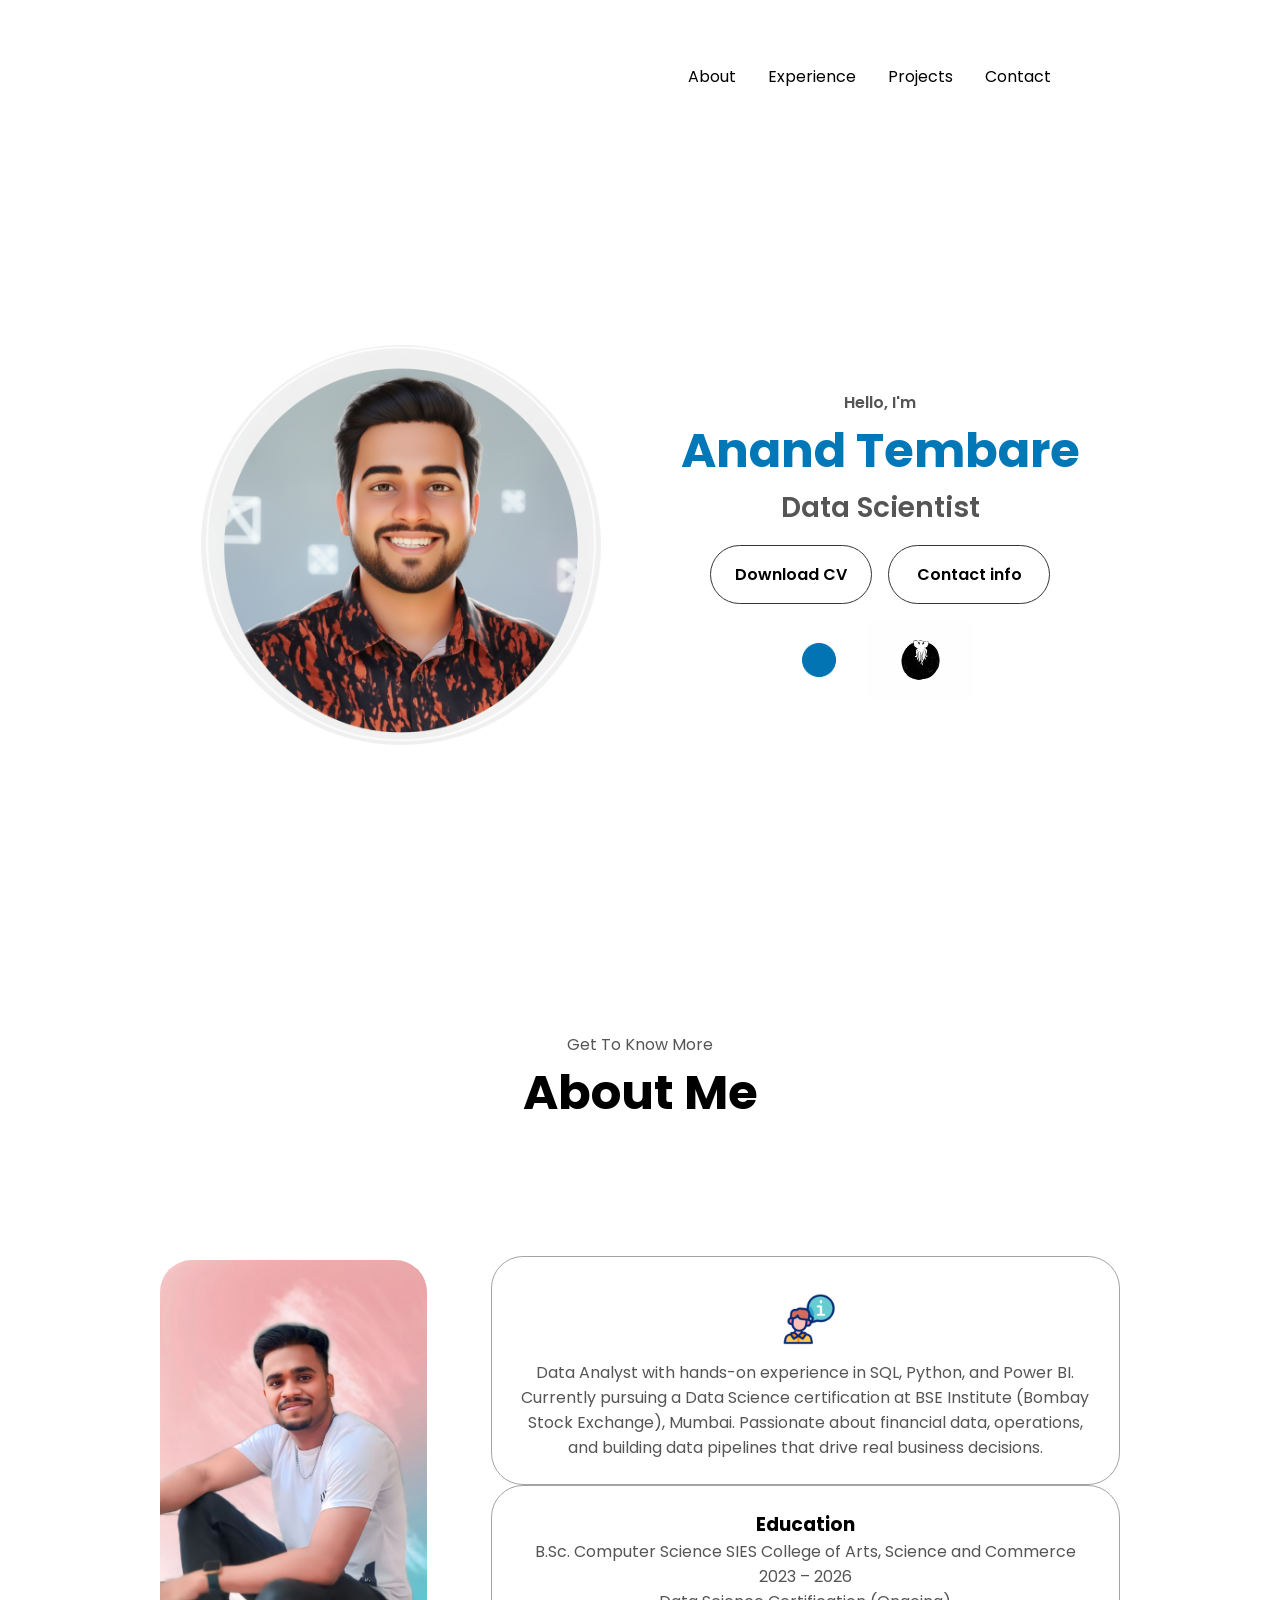
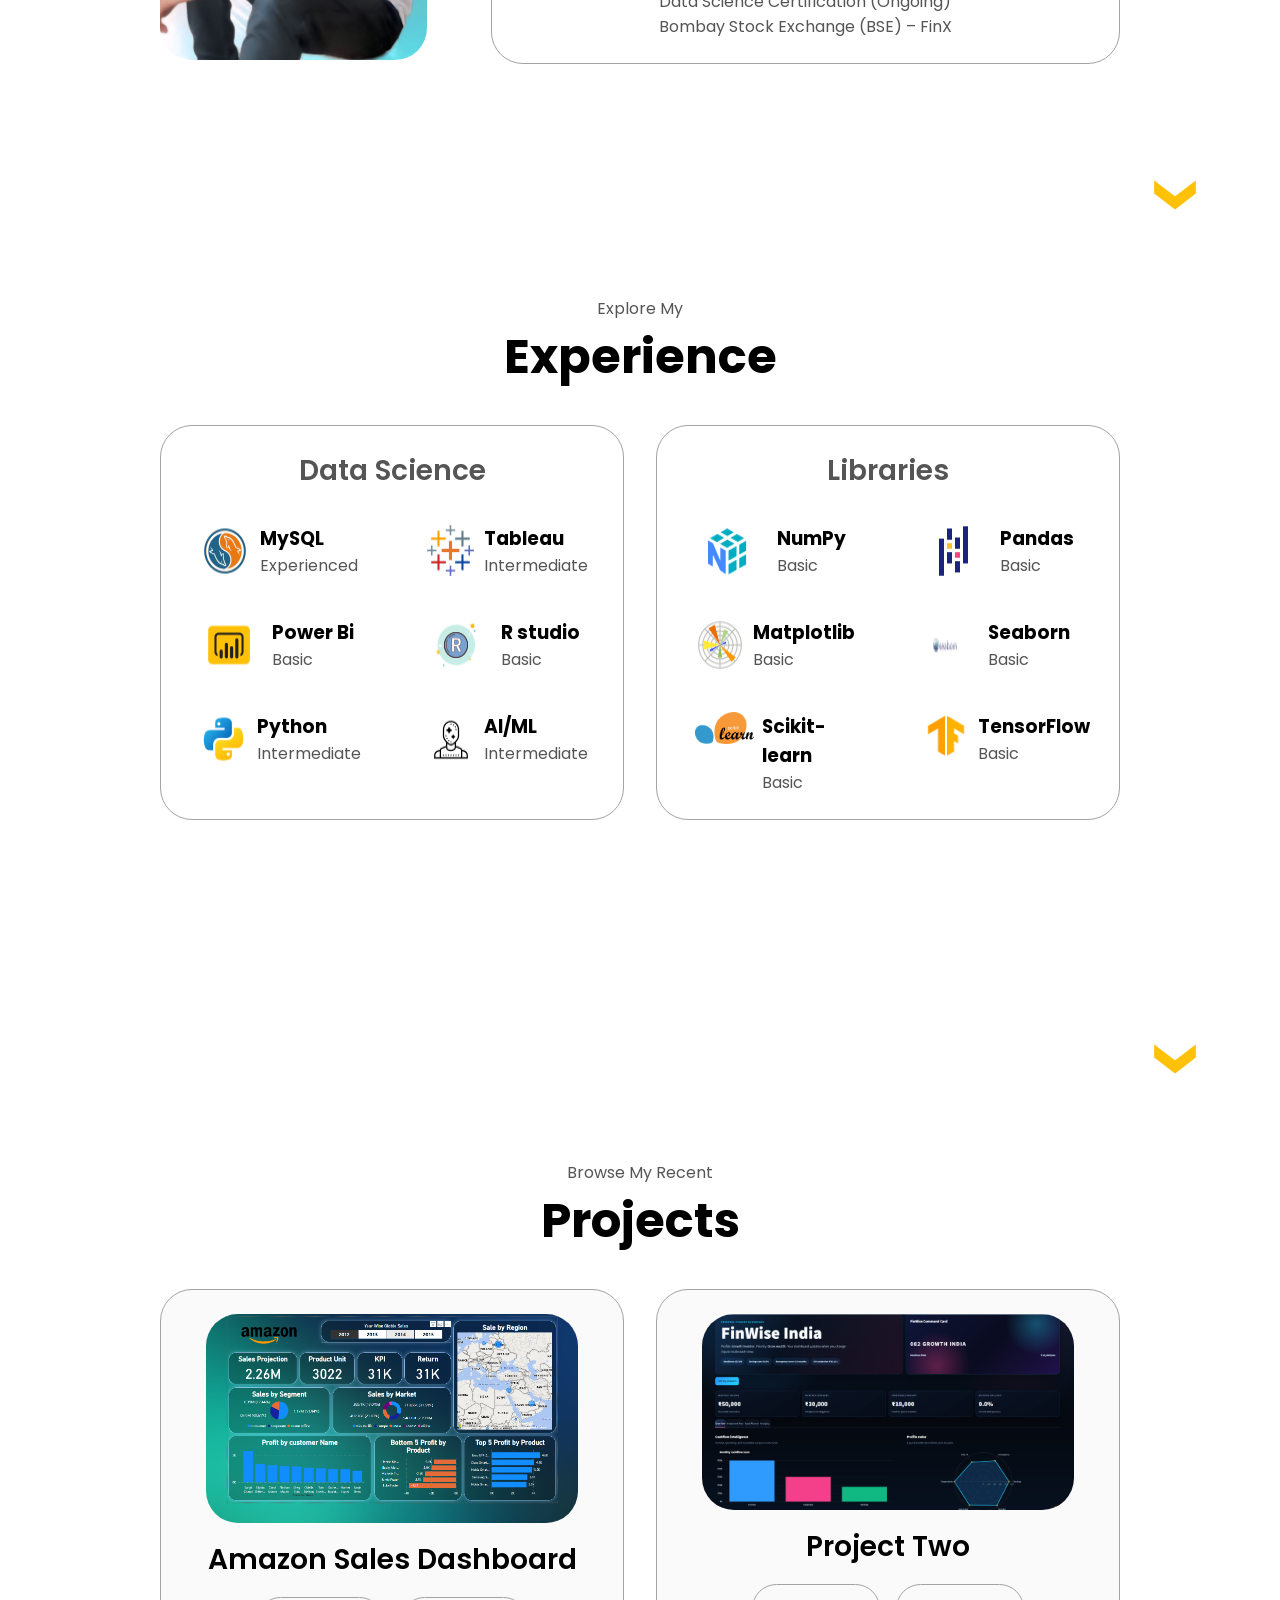
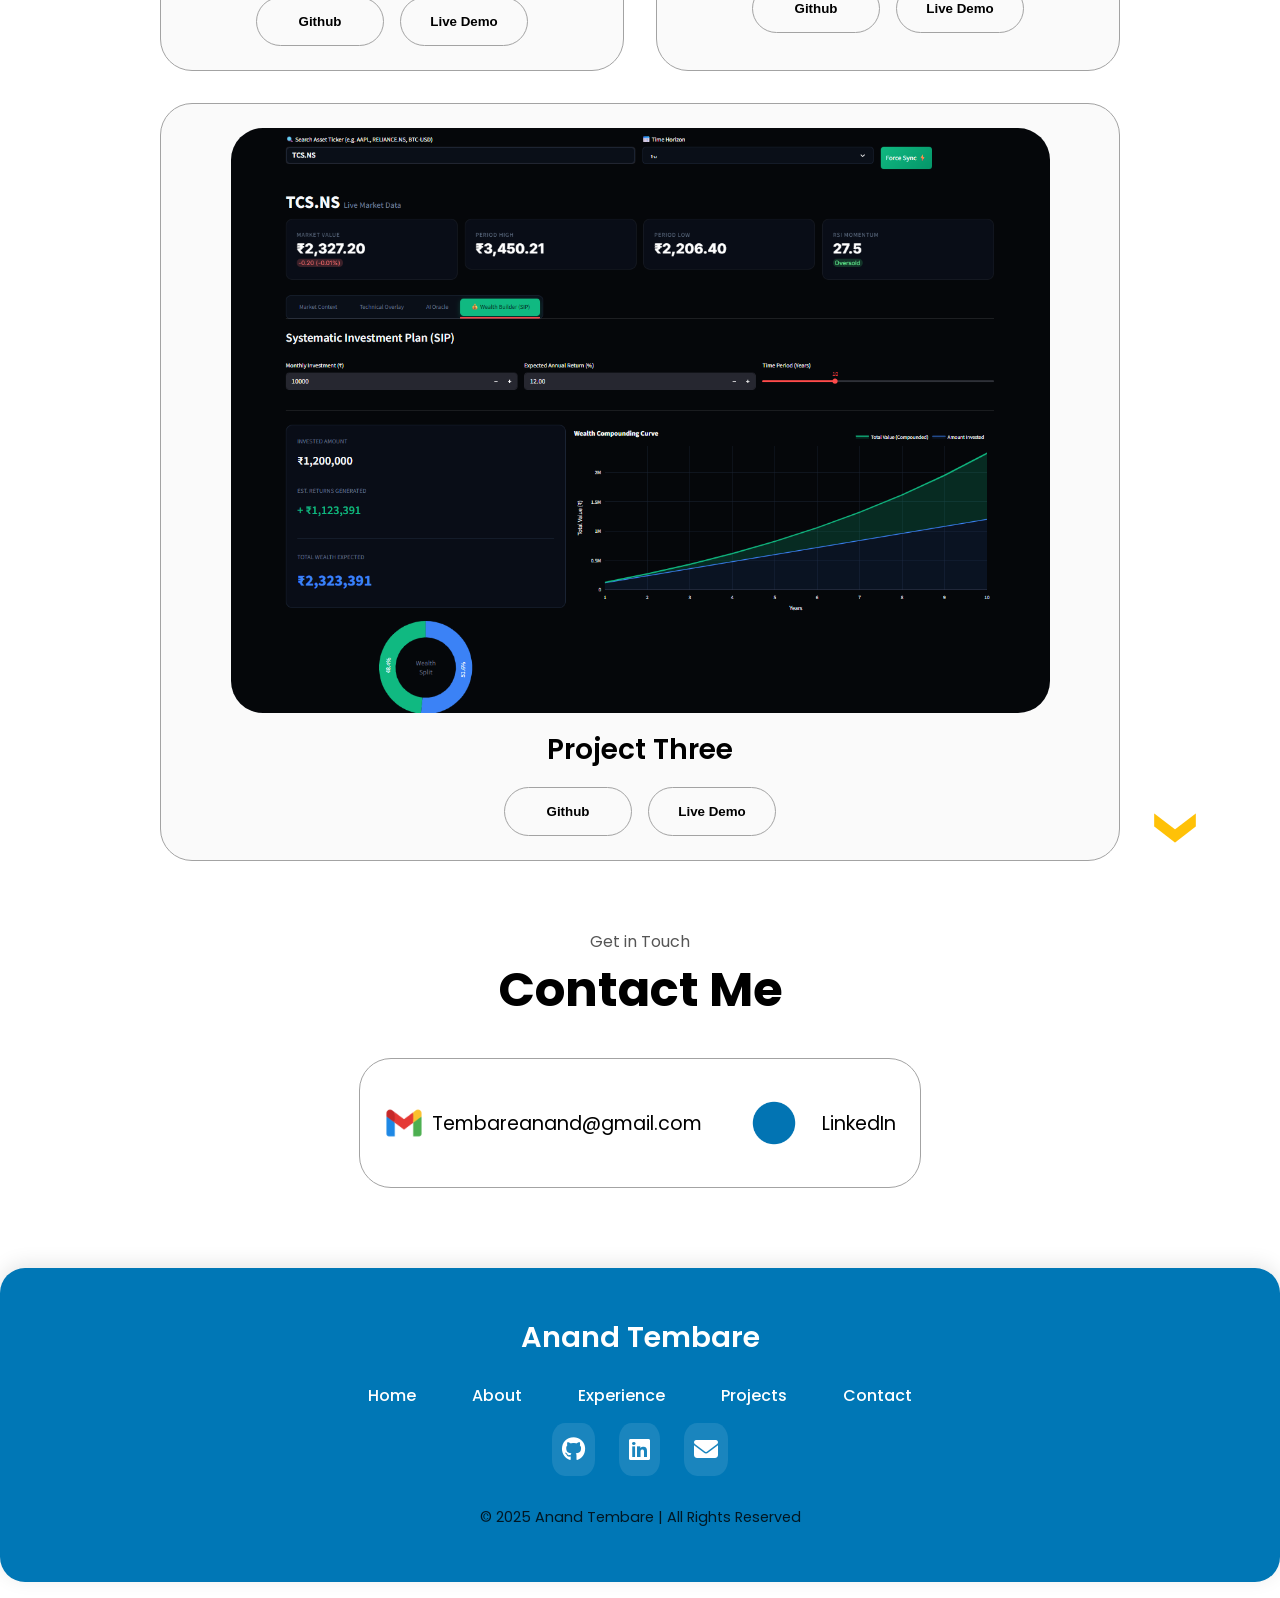
==== commit 64ddb25e: "Update index.html" ====
--- a/index.html
+++ b/index.html
@@ -60,10 +60,10 @@
         </buttom>
         </div>
         <div id="socials-container">
-          <img src="./photos/linkdin.gif" alt="My linkedin profile"
+          <img src="./Photos/linkdin.gif" alt="My linkedin profile"
           class="icon1" onclick="location.href='https://www.linkedin.com/in/anand-tembare-44b060309/'"
           />
-          <img src="./photos/github.gif" alt="My Github profile"
+          <img src="./Photos/github.gif" alt="My Github profile"
           class="icon2" onclick="location.href='https://github.com/AnandTembare'"
           />
         </div>
@@ -119,7 +119,7 @@
             <div class="article-container">
               <article>
                 <img
-                  src="./photos/icons8-my-sql-50.png"
+                  src="./Photos/icons8-my-sql-50.png"
                   alt="Experience icon"
                   class="icon"
                 />
@@ -130,7 +130,7 @@
               </article>
               <article>
                 <img
-                  src="./photos/icons8-tableau-software-50.png"
+                  src="./Photos/icons8-tableau-software-50.png"
                   alt="Experience icon"
                   class="icon"
                 />
@@ -141,7 +141,7 @@
               </article>
               <article>
                 <img
-                  src="./photos/icons8-power-bi-50.png"
+                  src="./Photos/icons8-power-bi-50.png"
                   alt="Experience icon"
                   class="icon"
                 />
@@ -152,7 +152,7 @@
               </article>
               <article>
                 <img
-                  src="./photos/icons8-r-50.png"
+                  src="./Photos/icons8-r-50.png"
                   alt="Experience icon"
                   class="icon"
                 />
@@ -163,7 +163,7 @@
               </article>
               <article>
                 <img
-                  src="./photos/icons8-python-50.png"
+                  src="./Photos/icons8-python-50.png"
                   alt="Experience icon"
                   class="icon"
                 />
@@ -174,7 +174,7 @@
               </article>
               <article>
                 <img
-                  src="./photos/icons8-robot-50.png"
+                  src="./Photos/icons8-robot-50.png"
                   alt="Experience icon"
                   class="icon"
                 />
@@ -190,7 +190,7 @@
             <div class="article-container">
               <article>
                 <img
-                  src="./photos/numpy"
+                  src="./Photos/numpy"
                   alt="Experience icon"
                   class="icon"
                 />
@@ -201,7 +201,7 @@
               </article>
               <article>
                 <img
-                  src="./photos/pandas.png"
+                  src="./Photos/pandas.png"
                   alt="Experience icon"
                   class="icon"
                 />
@@ -212,7 +212,7 @@
               </article>
               <article>
                 <img
-                  src="./photos/icons8-matplotlib-50.png"
+                  src="./Photos/icons8-matplotlib-50.png"
                   alt="Experience icon"
                   class="icon"
                 />
@@ -223,7 +223,7 @@
               </article>
               <article>
                 <img
-                  src="./photos/sea.png"
+                  src="./Photos/sea.png"
                   alt="Experience icon"
                   class="icon"
                 />
@@ -234,7 +234,7 @@
               </article>
               <article>
                 <img
-                  src="./photos/image.png"
+                  src="./Photos/image.png"
                   alt="Experience icon"
                   class="iconS"
                 />
@@ -245,7 +245,7 @@
               </article>
               <article>
                 <img
-                  src="./photos/icons8-tensorflow-50.png"
+                  src="./Photos/icons8-tensorflow-50.png"
                   alt="Experience icon"
                   class="iconT"
                 />
@@ -259,7 +259,7 @@
         </div>
       </div>
       <img
-        src="./photos/icons8-arrow-down-50.png"
+        src="./Photos/icons8-arrow-down-50.png"
         alt="Arrow icon"
         class="icon arrow"
         onclick="location.href='./#projects'"
@@ -345,7 +345,7 @@
         </div>
       </div>
       <img
-        src="./photos/icons8-arrow-down-50.png"
+        src="./Photos/icons8-arrow-down-50.png"
         alt="Arrow icon"
         class="icon arrow"
         onclick="location.href='./#contact'"
@@ -357,7 +357,7 @@
       <div class="contact-info-upper-container">
         <div class="contact-info-container">
           <img
-            src="./photos/icons8-gmail-50.png"
+            src="./Photos/icons8-gmail-50.png"
             alt="Email icon"
             class="icon contact-icon email-icon"
           />
@@ -365,7 +365,7 @@
         </div>
         <div class="contact-info-container">
           <img
-            src="./photos/linkdin.gif"
+            src="./Photos/linkdin.gif"
             alt="LinkedIn icon"
             class="iconL"
           />
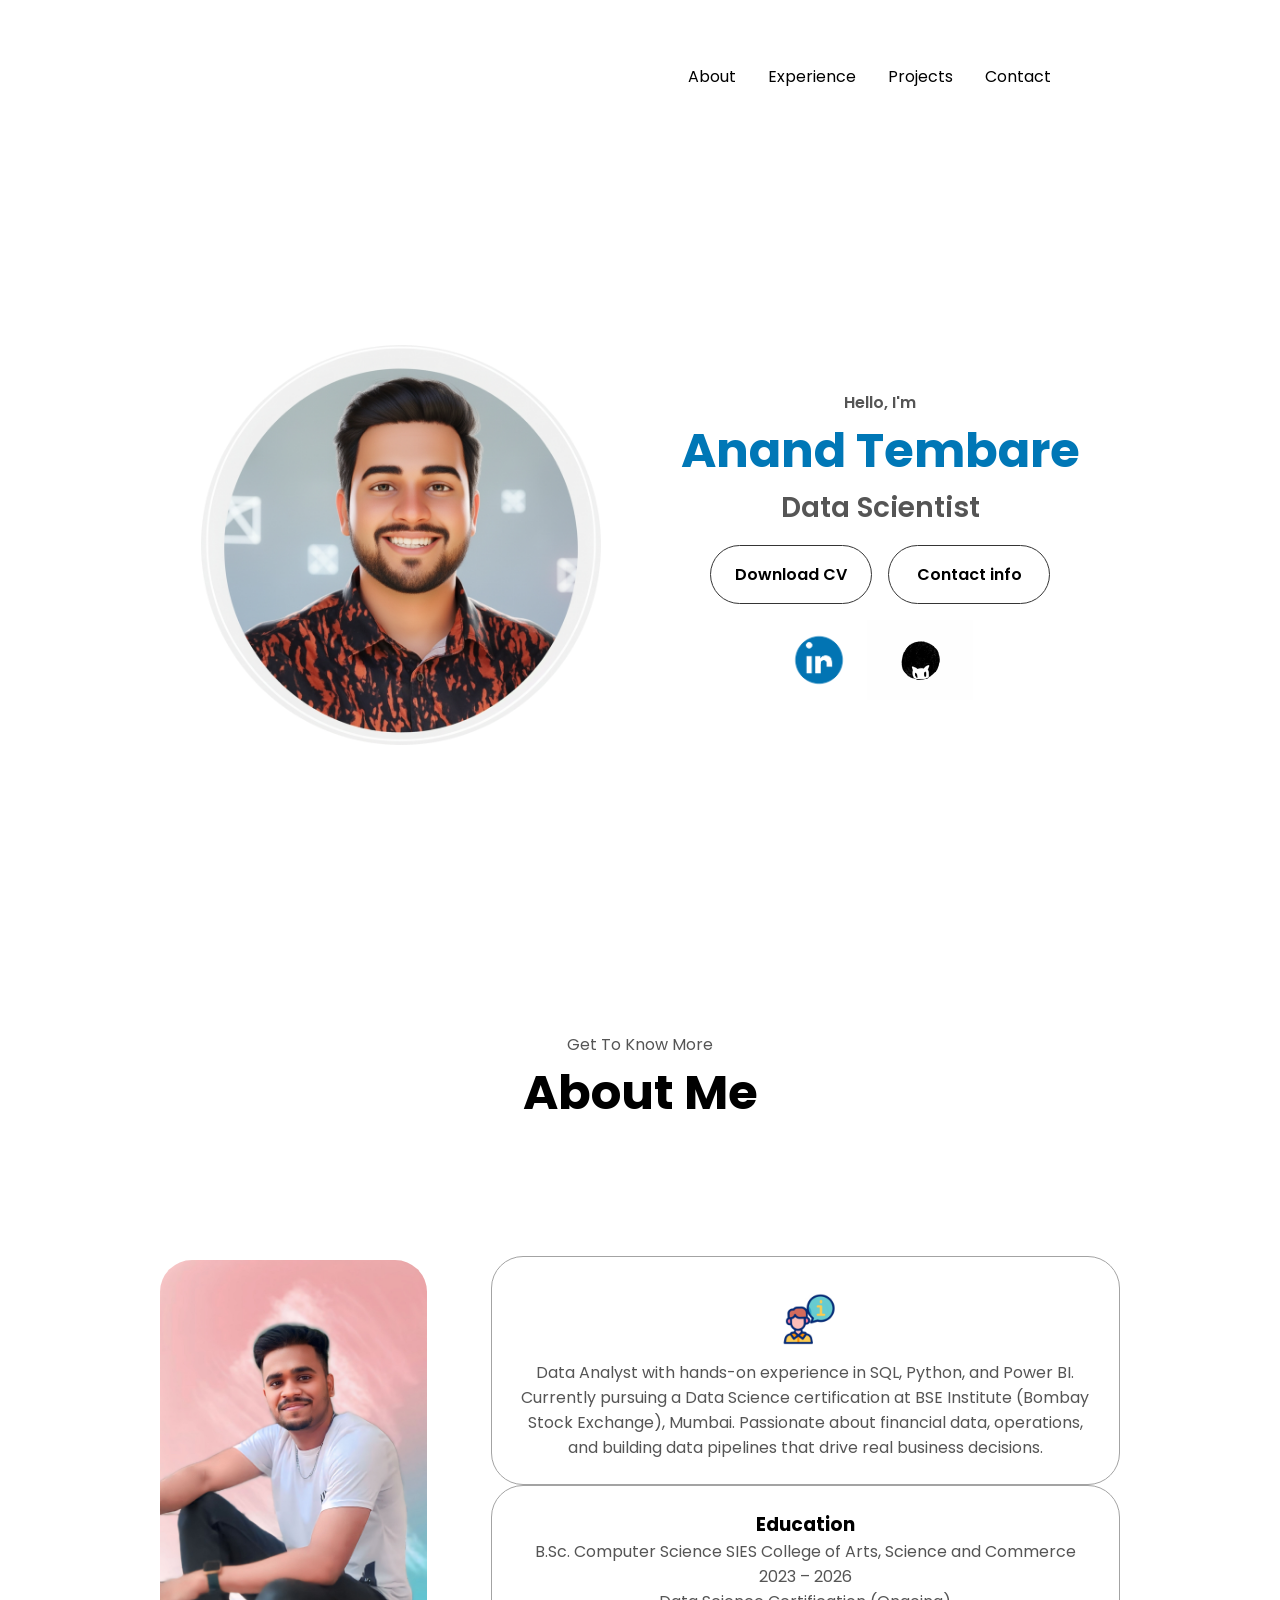
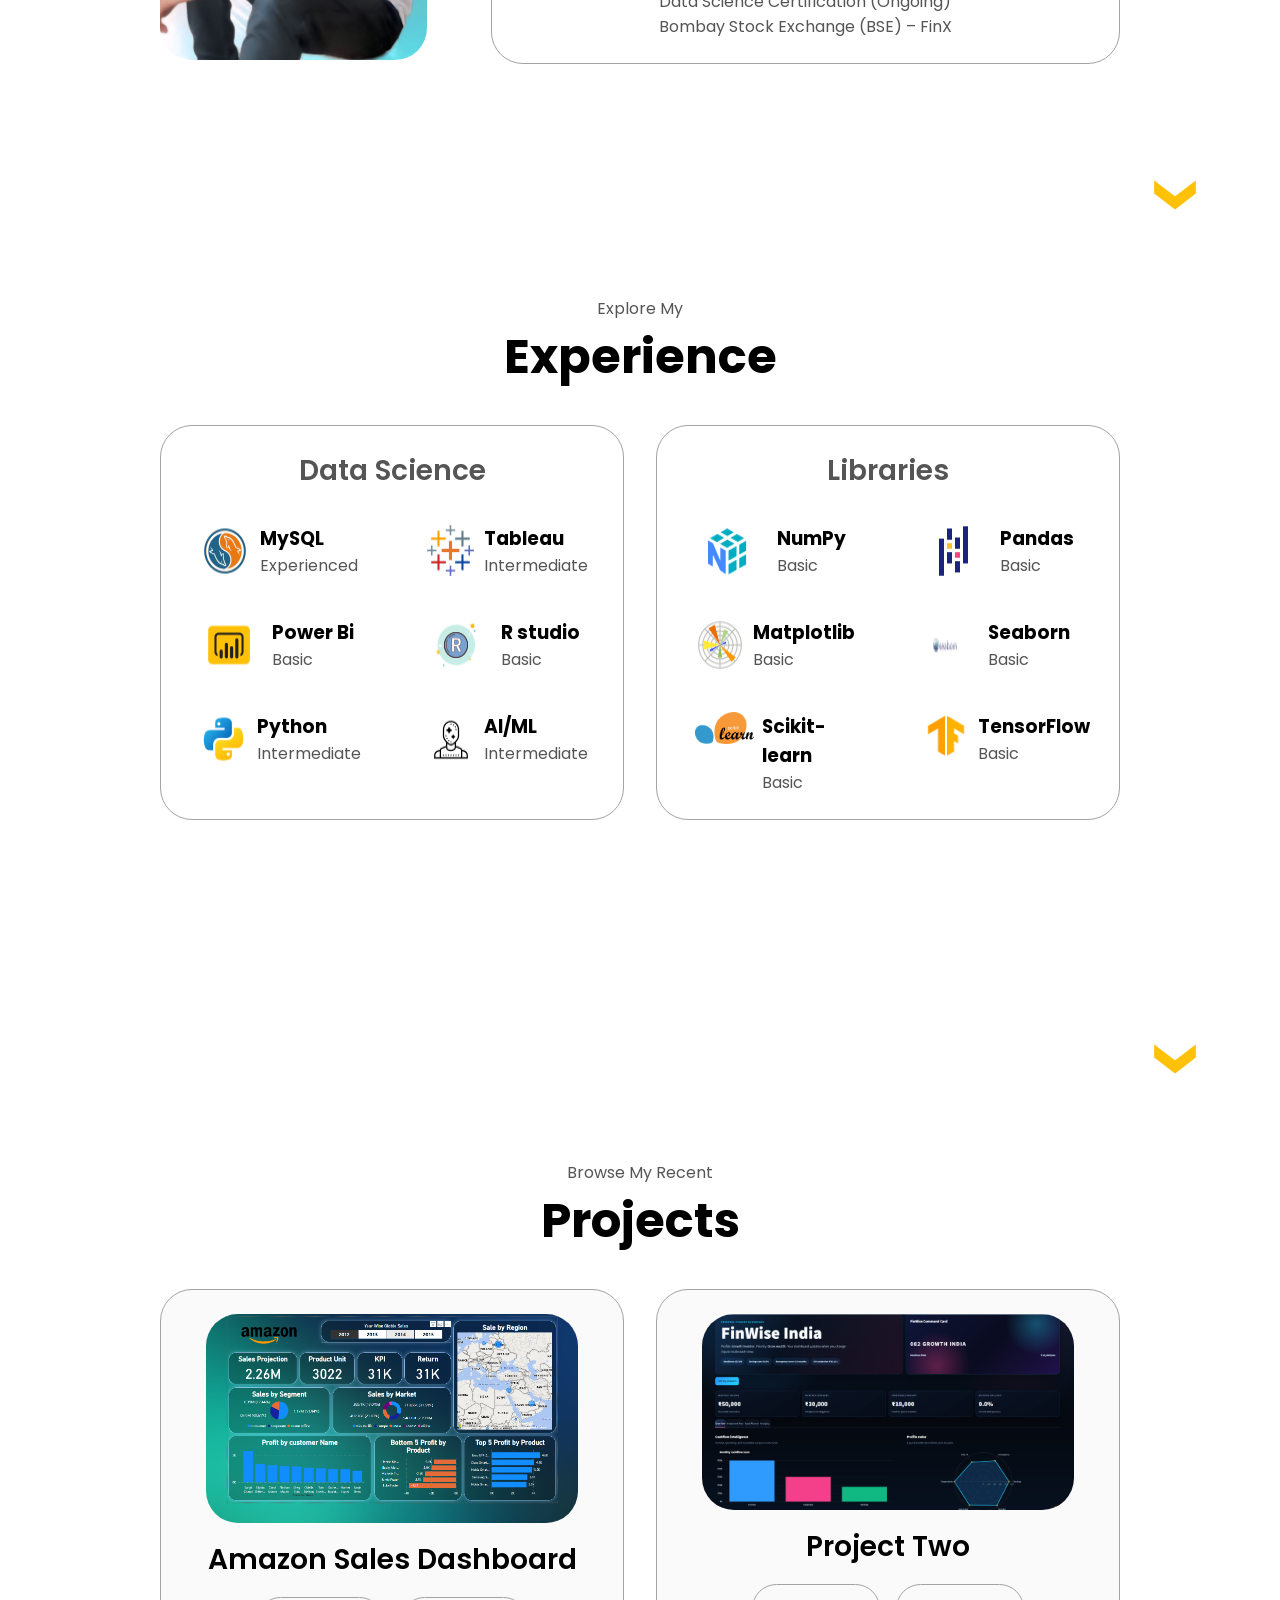
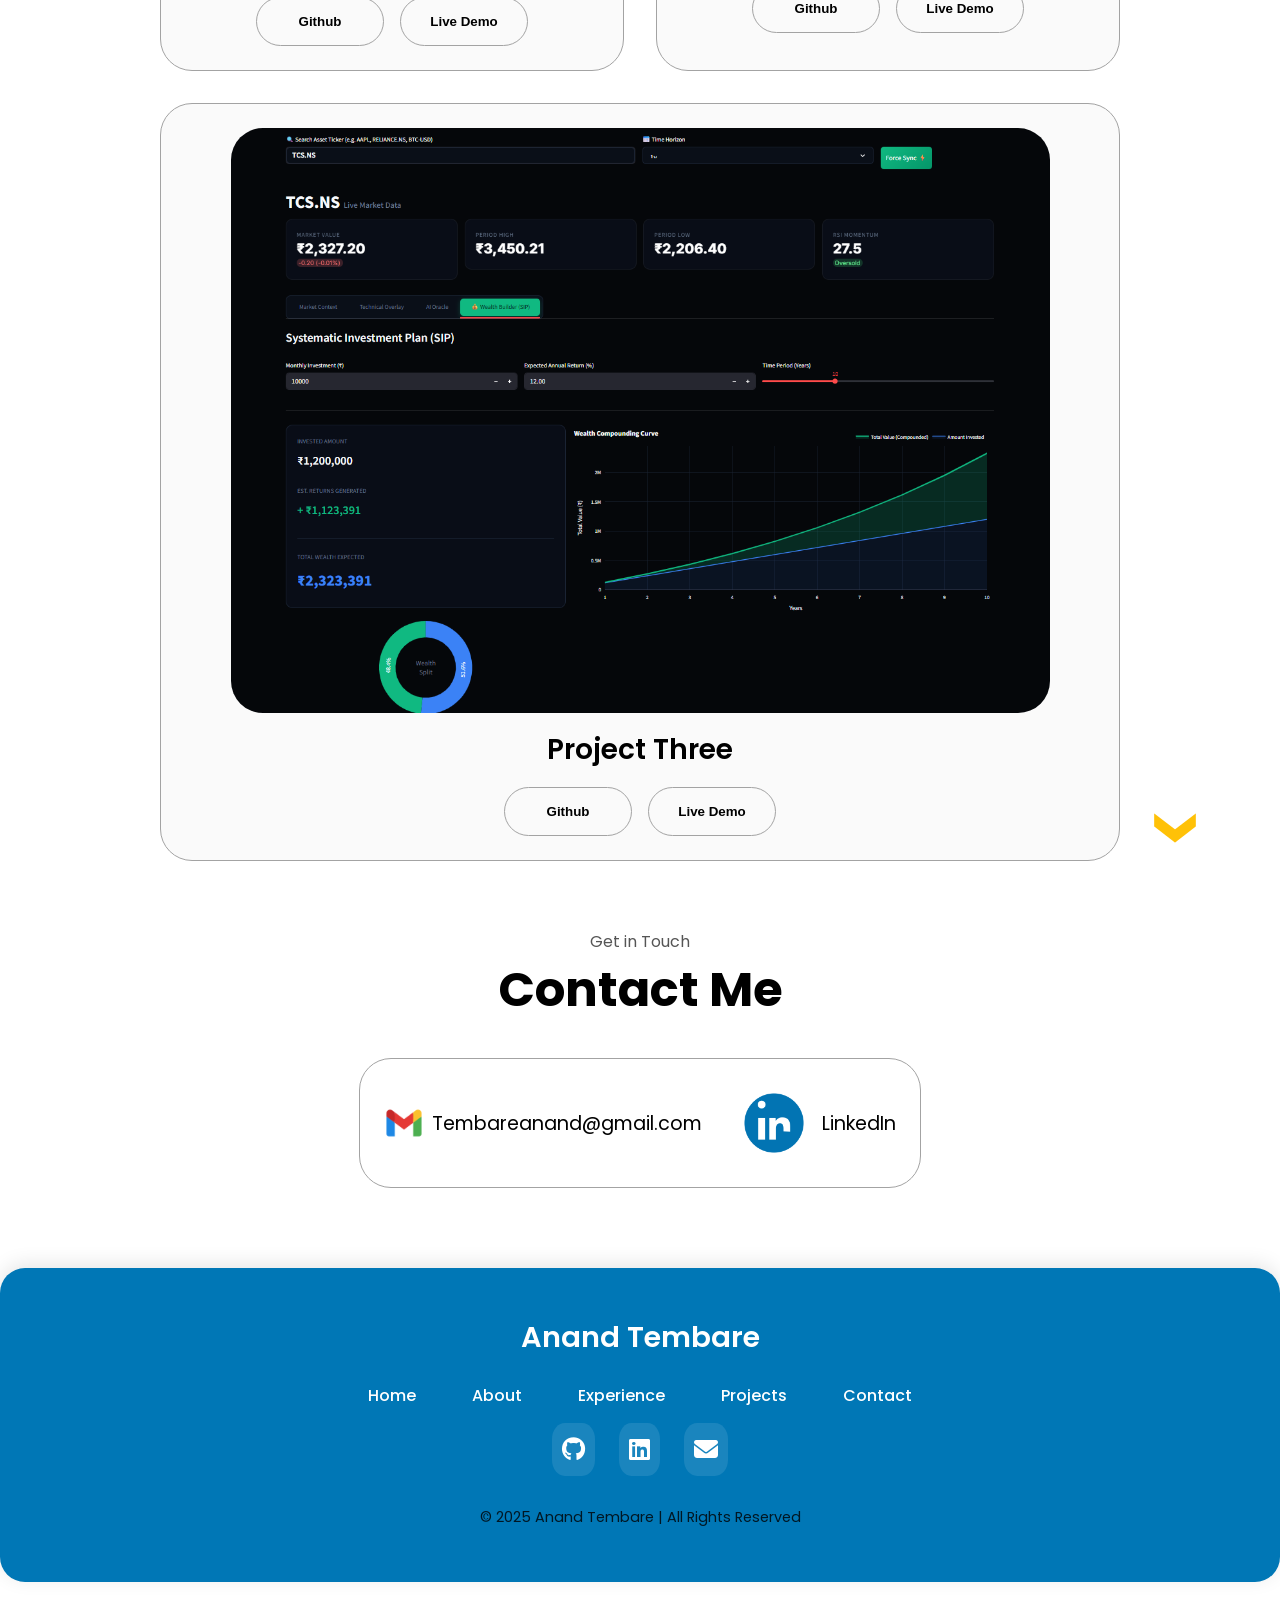
==== commit abf7d2be: "Update CV link to point to Photos directory" ====
--- a/index.html
+++ b/index.html
@@ -47,11 +47,7 @@
         <h1 class="title1">Anand Tembare</h1>
         <p class="section__text__p2">Data Scientist</p>
         <div class="btn-container">
-          <a 
-  href="./AnandTembareResume.pdf" 
-  download="Anand_Tembare_Resume.pdf" 
-  class="btn btn-color-2"
->
+         <a href="./Photos/AnandTembareResume.pdf" download="Anand_Tembare_Resume.pdf" class="btn btn-color-2">
   Download CV
 </a>
           <buttom class="btn btn-color-2"onclick="location.href='./#contact'"
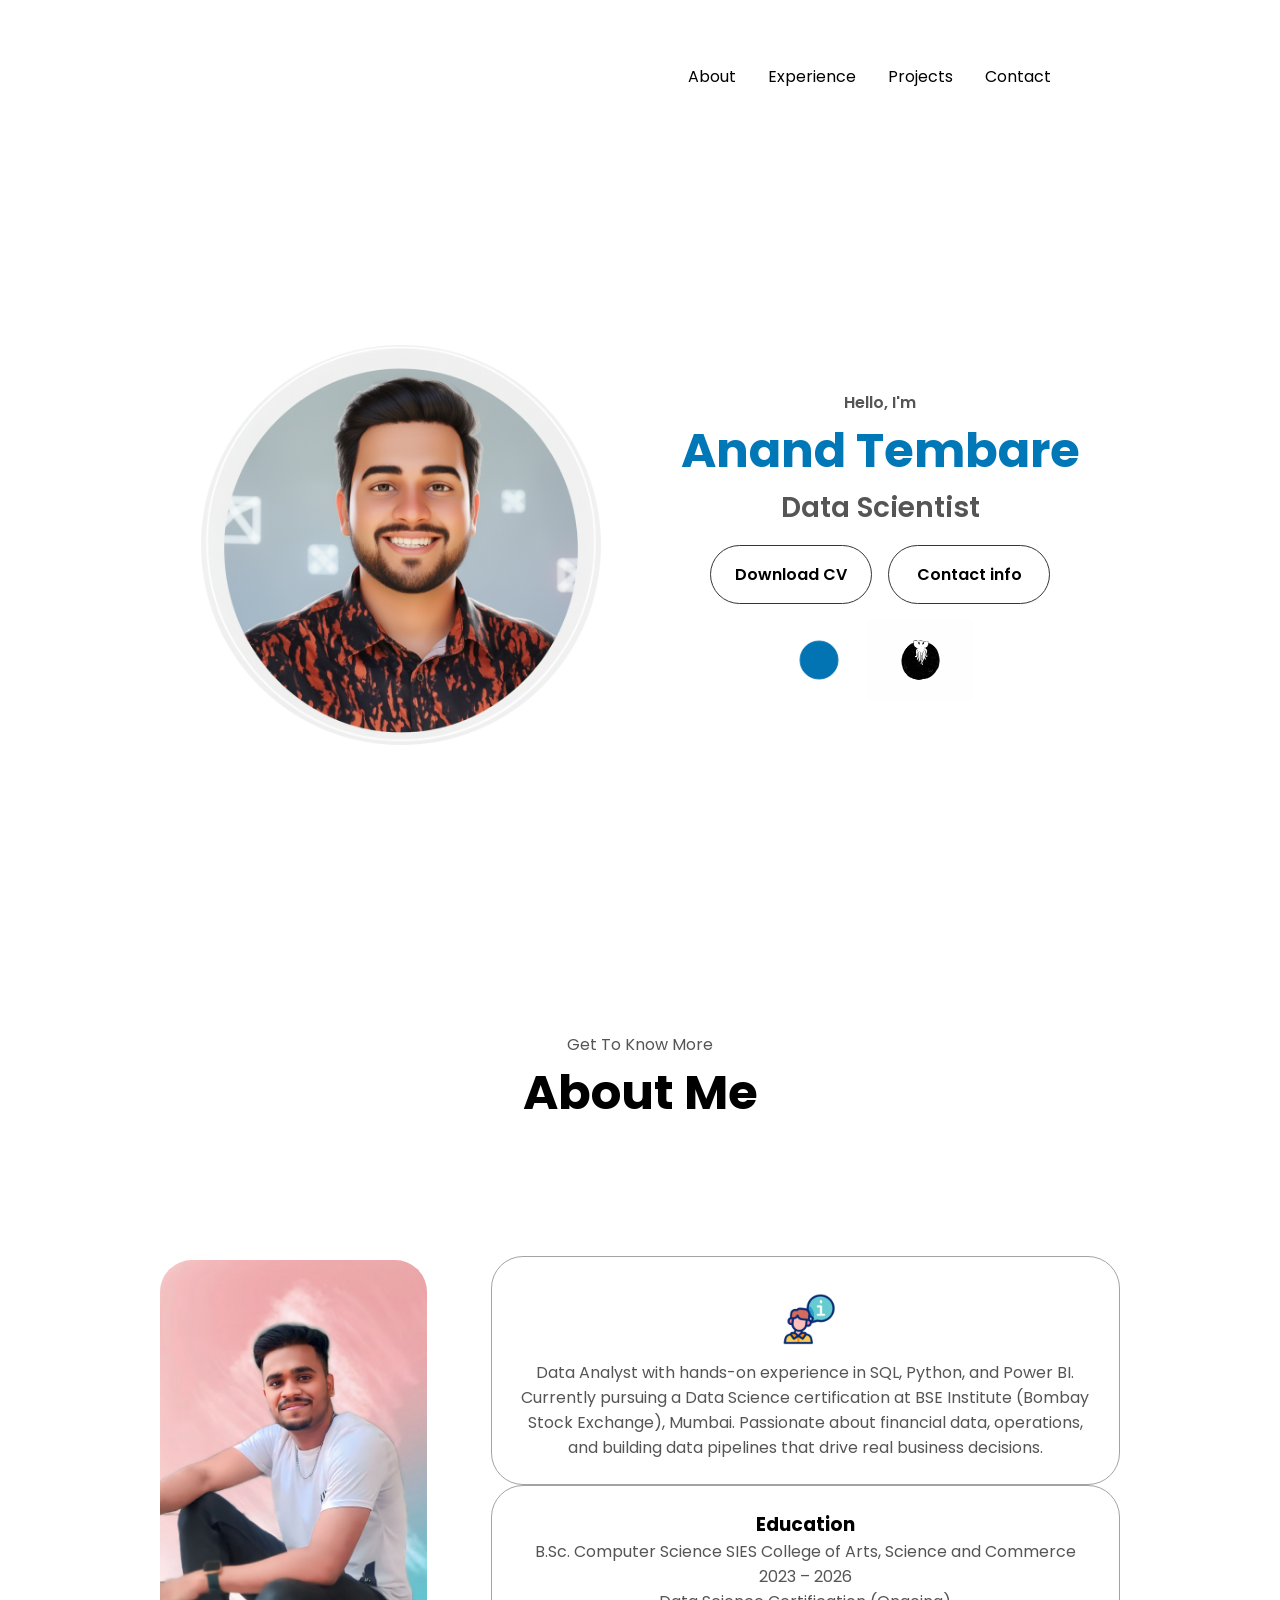
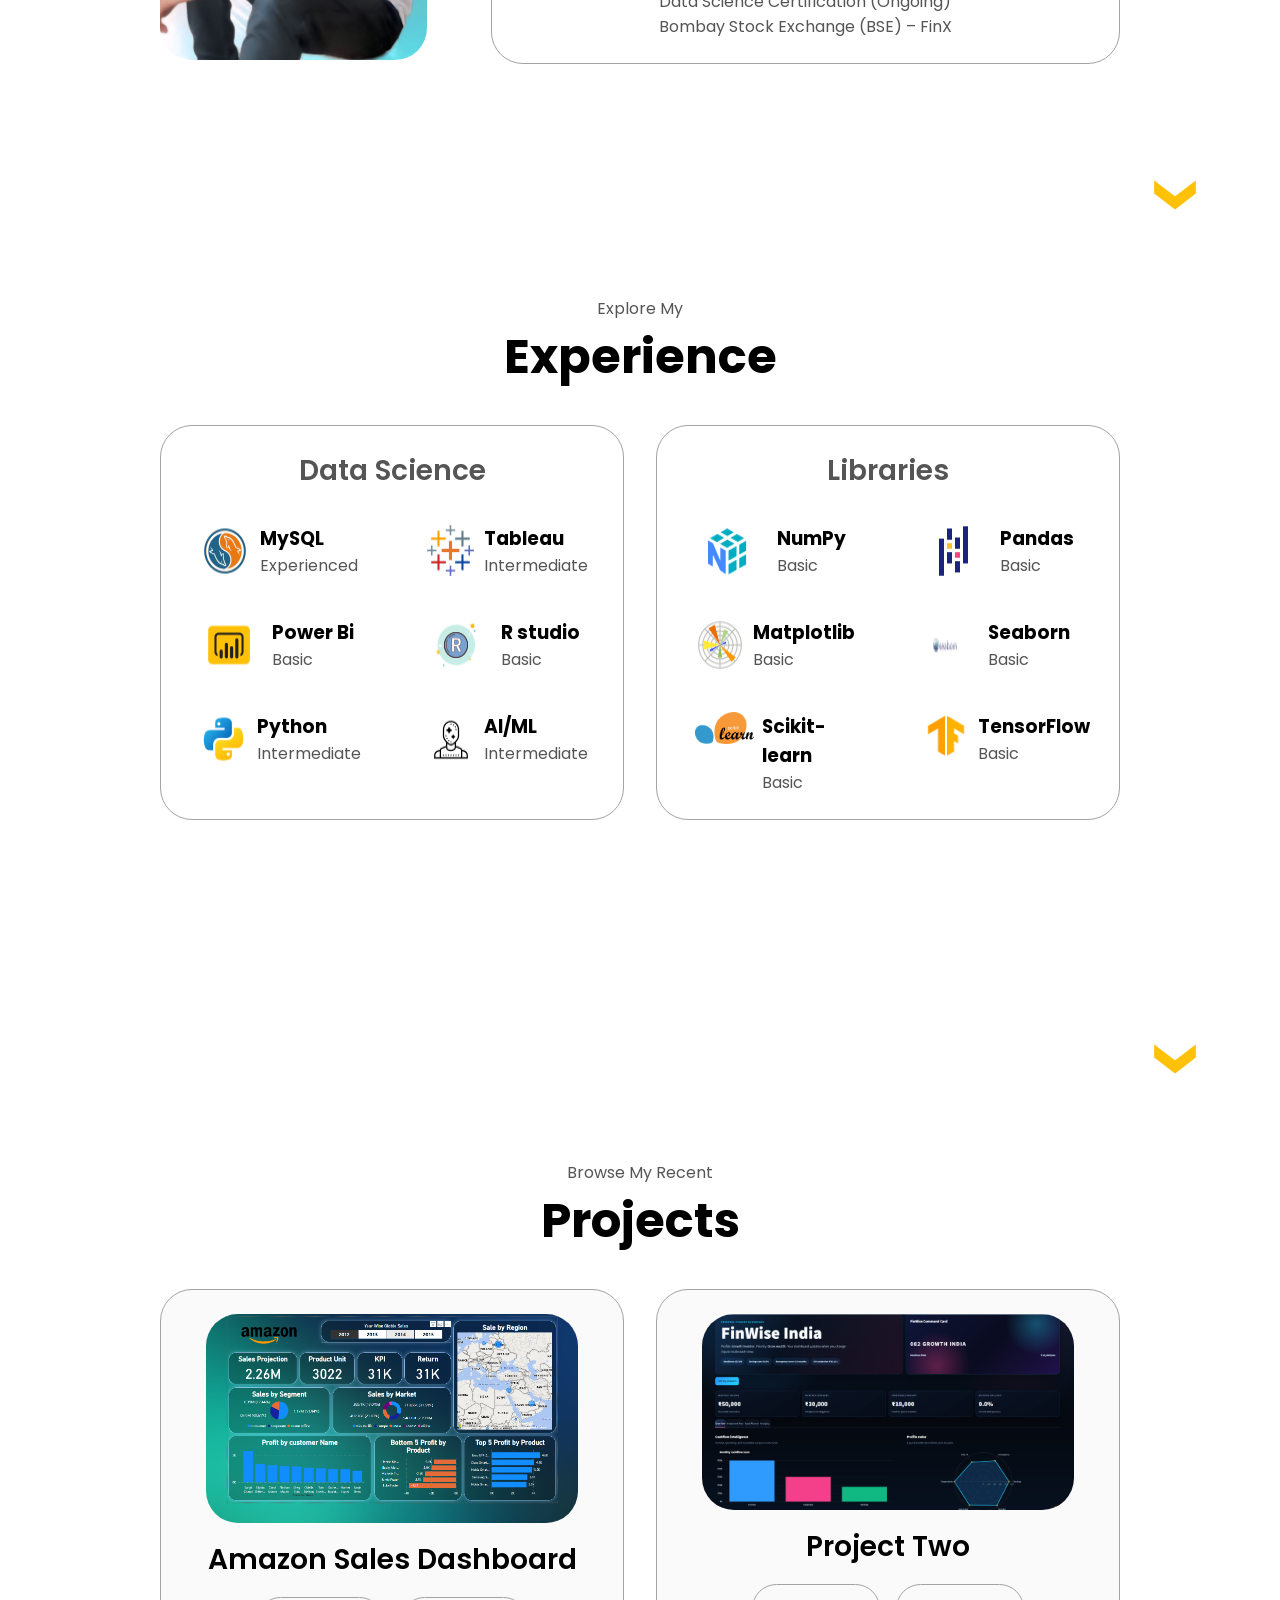
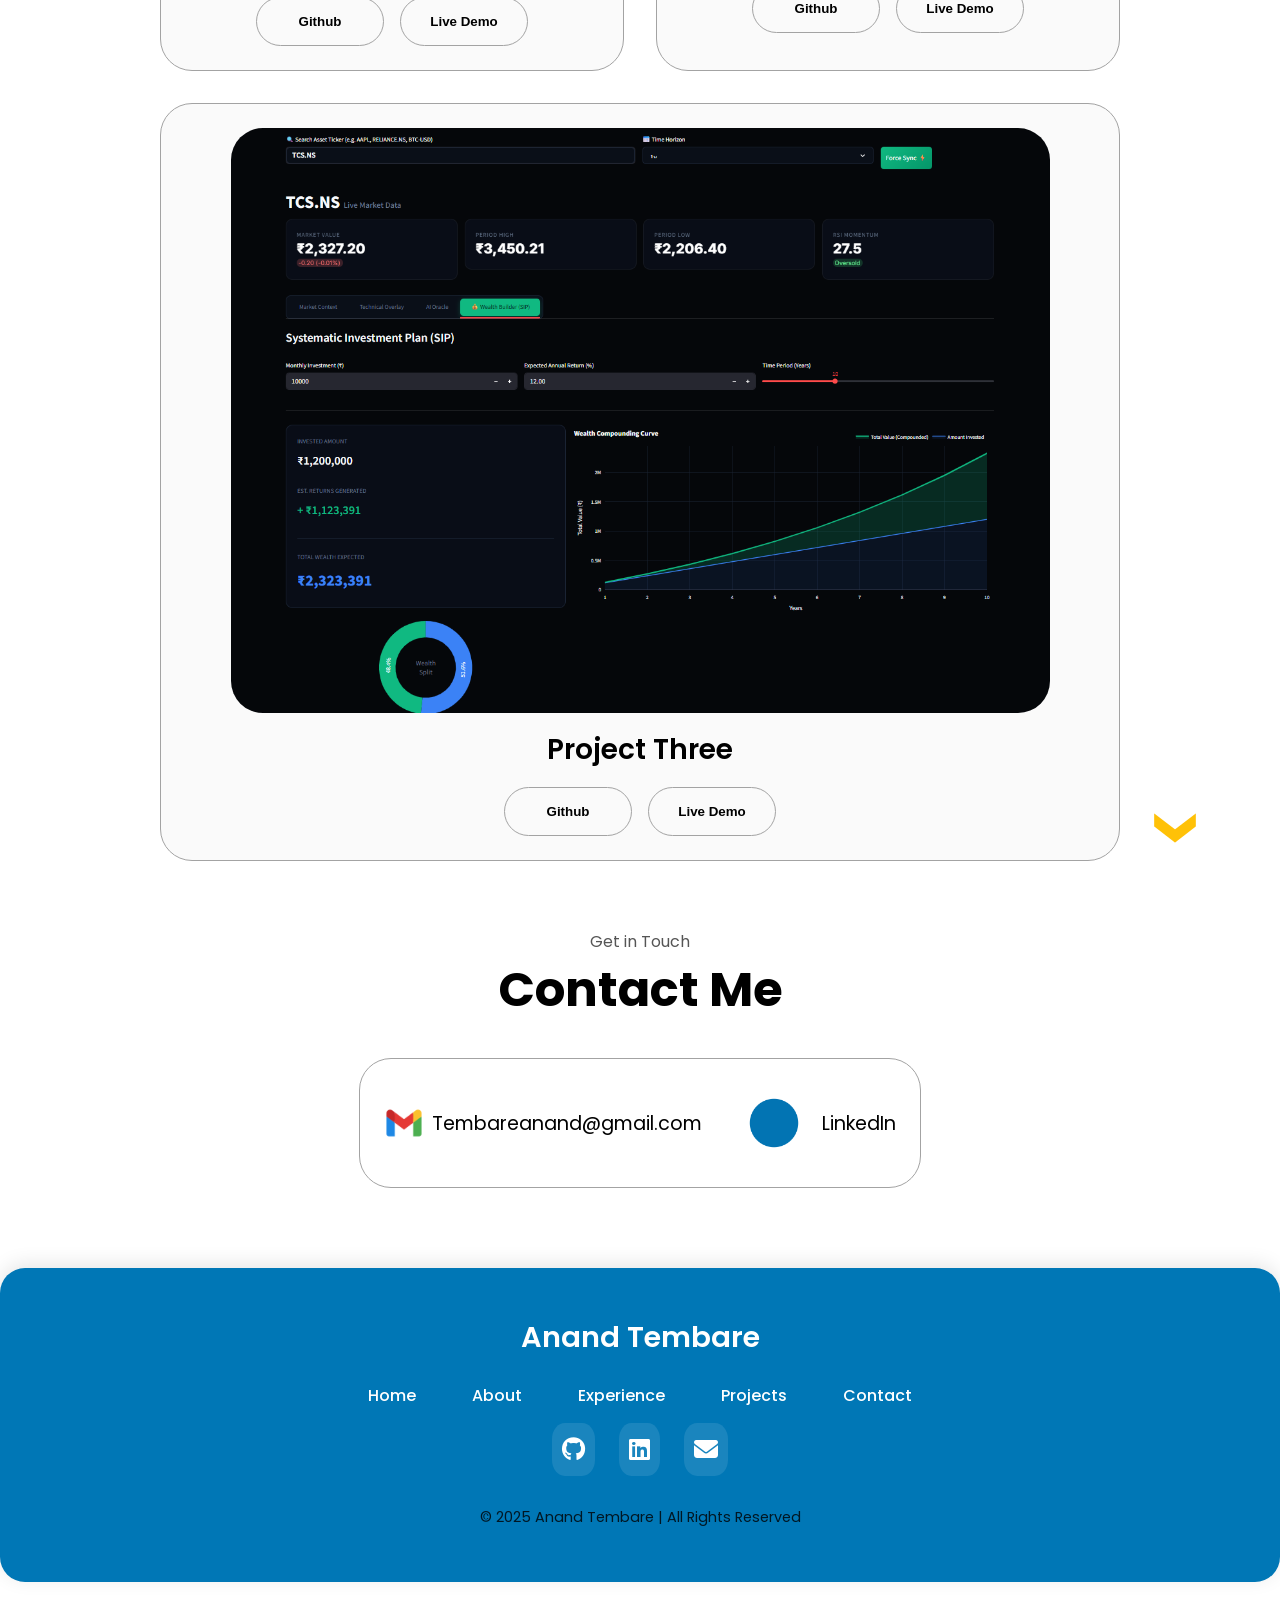
==== commit 0de40589: "Update index.html" ====
--- a/index.html
+++ b/index.html
@@ -47,7 +47,7 @@
         <h1 class="title1">Anand Tembare</h1>
         <p class="section__text__p2">Data Scientist</p>
         <div class="btn-container">
-         <a href="./Photos/AnandTembareResume.pdf" download="Anand_Tembare_Resume.pdf" class="btn btn-color-2">
+         <a href="./Photos/AnandTembareResumese.pdf" download="AnandTembareResumese.pdf" class="btn btn-color-2">
   Download CV
 </a>
           <buttom class="btn btn-color-2"onclick="location.href='./#contact'"
